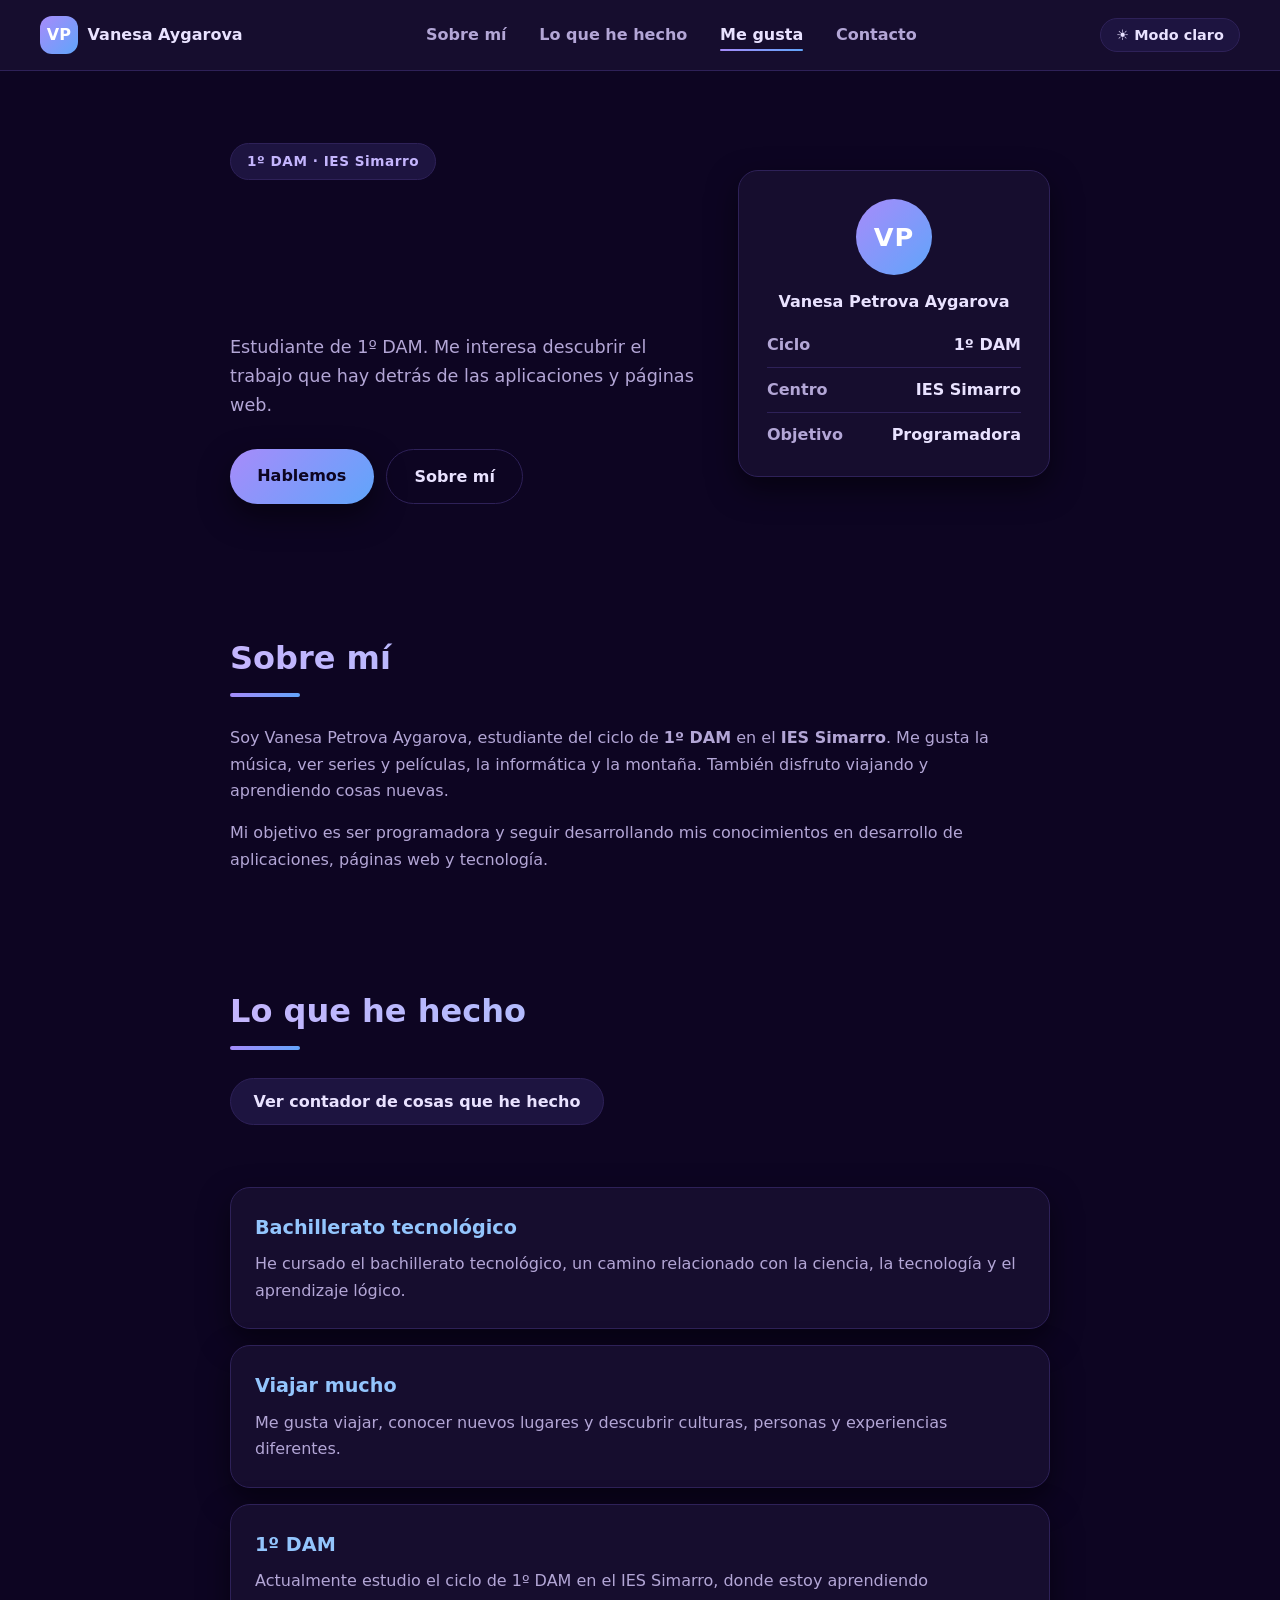
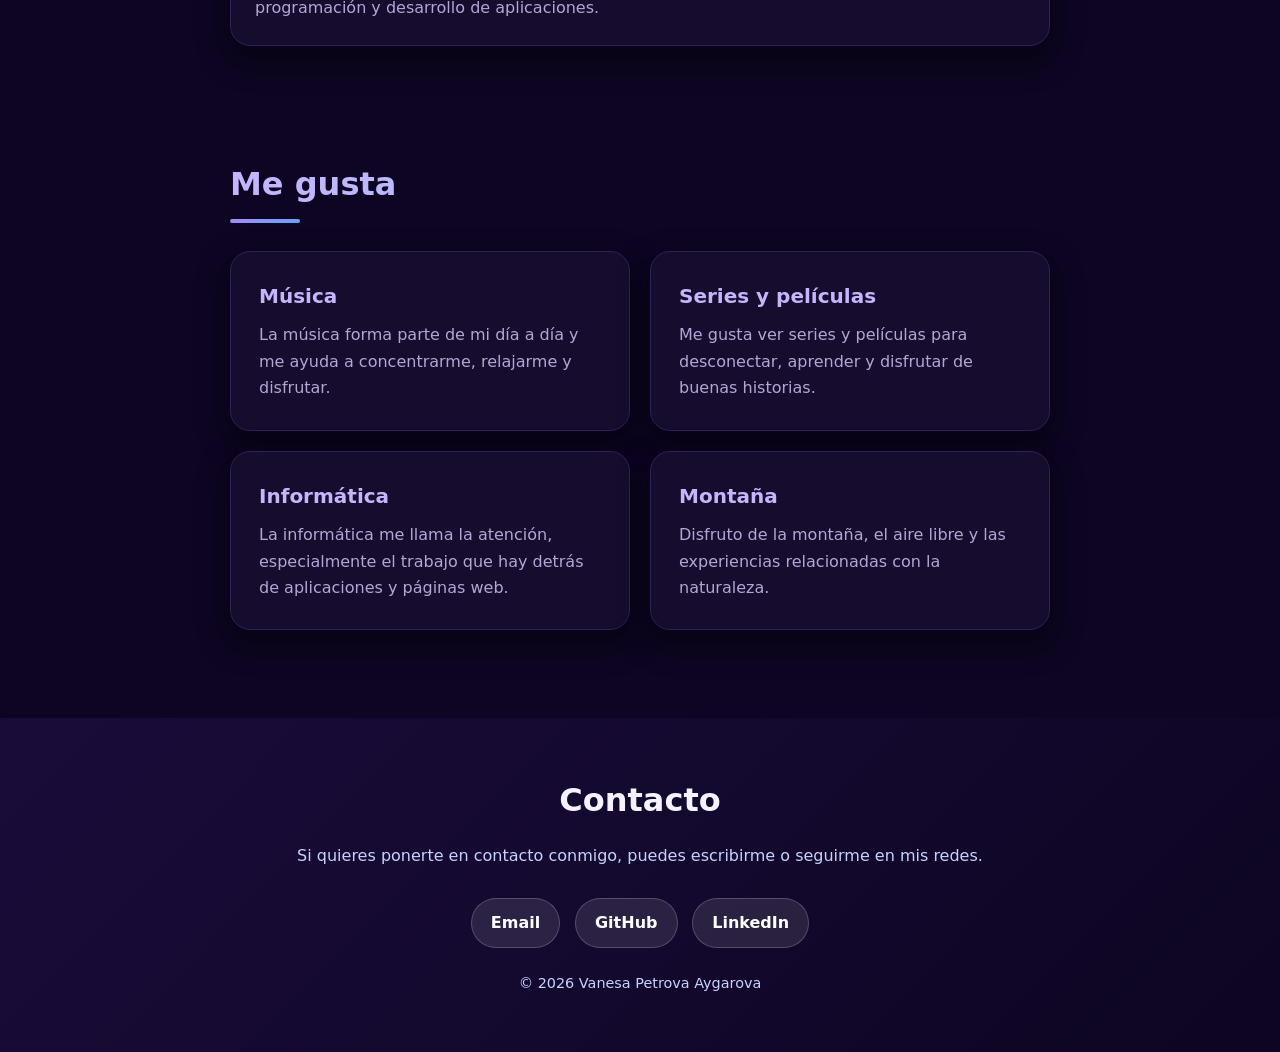
==== index.html @ 6c86f66a "cambio de cabecera" ====
<!-- index.html -->
<!DOCTYPE html>
<html lang="es" data-tema="oscuro">
<head>
  <meta charset="UTF-8" />
  <meta name="viewport" content="width=device-width, initial-scale=1.0" />
  <meta name="description" content="Web personal de Vanesa Petrova Aygarova, estudiante de 1º DAM." />
  <title>Vanesa Petrova Aygarova | Web personal</title>

  <!-- Aplica el tema guardado ANTES de cargar el CSS (evita parpadeo).
       Por defecto: modo oscuro. -->
  <script>
    (function () {
      var tema = localStorage.getItem("tema");
      if (tema !== "oscuro" && tema !== "claro") {
        tema = "oscuro";
      }
      document.documentElement.setAttribute("data-tema", tema);
    })();
  </script>

  <link rel="stylesheet" href="styles.css" />
  <script src="script.js" defer></script>
</head>
<body>

  <!-- Ráfaga de luz que sigue al cursor (canvas, fondo sólido detrás) -->
  <canvas id="estela" class="estela" aria-hidden="true"></canvas>

  <!-- =====================================================
       CABECERA: barra de navegación fija + hero reestructurado
       ===================================================== -->
  <header class="cabecera">

    <!-- Barra superior fija (marca + menú + botón de tema) -->
    <div class="barra">
      <!-- Marca / identidad -->
      <a class="marca" href="#inicio" aria-label="Inicio">
        <span class="marca-logo">VP</span>
        <span class="marca-texto">Vanesa Aygarova</span>
      </a>

      <!-- Menú de navegación -->
      <nav class="nav" aria-label="Navegación principal">
        <a href="#sobre-mi">Sobre mí</a>
        <a href="#hecho">Lo que he hecho</a>
        <a href="#gustos">Me gusta</a>
        <a href="#contacto">Contacto</a>
      </nav>

      <!-- Botón de modo oscuro/claro -->
      <button
        type="button"
        class="modo-oscuro-boton"
        id="modo-oscuro"
        aria-pressed="true"
      >
        ☀️ Modo claro
      </button>
    </div>

    <!-- Hero: texto a la izquierda + ficha-resumen a la derecha -->
    <div class="hero">
      <div class="hero-texto">
        <span class="etiqueta">1º DAM · IES Simarro</span>
        <h1 id="titulo">Vanesa Petrova Aygarova</h1>
        <p class="frase">
          Estudiante de 1º DAM. Me interesa descubrir el trabajo que hay detrás
          de las aplicaciones y páginas web.
        </p>
        <div class="hero-acciones">
          <a class="boton" href="#contacto">Hablemos</a>
          <a class="boton boton-secundario" href="#sobre-mi">Sobre mí</a>
        </div>
      </div>

      <!-- Ficha-resumen (claridad visual de un vistazo) -->
      <aside class="hero-ficha" aria-label="Resumen">
        <div class="ficha-avatar">VP</div>
        <p class="ficha-nombre">Vanesa Petrova Aygarova</p>
        <dl class="ficha-datos">
          <div><dt>Ciclo</dt><dd>1º DAM</dd></div>
          <div><dt>Centro</dt><dd>IES Simarro</dd></div>
          <div><dt>Objetivo</dt><dd>Programadora</dd></div>
        </dl>
      </aside>
    </div>
  </header>

  <!-- Contenido principal -->
  <main>
    <!-- Sección Sobre mí -->
    <section class="seccion" id="sobre-mi">
      <h2>Sobre mí</h2>
      <p>
        Soy Vanesa Petrova Aygarova, estudiante del ciclo de <strong>1º DAM</strong> en el <strong>IES Simarro</strong>.
        Me gusta la música, ver series y películas, la informática y la montaña. También disfruto viajando y aprendiendo cosas nuevas.
      </p>
      <p>
        Mi objetivo es ser programadora y seguir desarrollando mis conocimientos en desarrollo de aplicaciones,
        páginas web y tecnología.
      </p>
    </section>

    <!-- Sección Lo que he hecho -->
    <section class="seccion" id="hecho">
      <h2>Lo que he hecho</h2>

      <!-- Contador de cosas que he hecho -->
      <button
        type="button"
        class="boton-contador"
        id="boton-contador"
        aria-expanded="false"
        aria-controls="panel-contador"
      >
        Ver contador de cosas que he hecho
      </button>

      <!-- Panel que se despliega al hacer clic -->
      <div
        class="panel-contador oculto-panel"
        id="panel-contador"
        role="region"
        aria-live="polite"
      >
        <p class="contador-texto">
          He hecho
          <span class="contador-numero" id="contador-numero">0</span>
          cosas destacadas en esta web.
        </p>
        <p class="contador-detalle">
          Contando las tarjetas de la sección “Lo que he hecho”.
        </p>
      </div>

      <ul class="lista">
        <li>
          <article>
            <h3>Bachillerato tecnológico</h3>
            <p>
              He cursado el bachillerato tecnológico, un camino relacionado con la ciencia,
              la tecnología y el aprendizaje lógico.
            </p>
          </article>
        </li>
        <li>
          <article>
            <h3>Viajar mucho</h3>
            <p>
              Me gusta viajar, conocer nuevos lugares y descubrir culturas, personas y experiencias diferentes.
            </p>
          </article>
        </li>
        <li>
          <article>
            <h3>1º DAM</h3>
            <p>
              Actualmente estudio el ciclo de 1º DAM en el IES Simarro, donde estoy aprendiendo
              programación y desarrollo de aplicaciones.
            </p>
          </article>
        </li>
      </ul>
    </section>

    <!-- Sección Me gusta -->
    <section class="seccion" id="gustos">
      <h2>Me gusta</h2>
      <div class="gustos">
        <article class="tarjeta">
          <h3>Música</h3>
          <p>La música forma parte de mi día a día y me ayuda a concentrarme, relajarme y disfrutar.</p>
        </article>
        <article class="tarjeta">
          <h3>Series y películas</h3>
          <p>Me gusta ver series y películas para desconectar, aprender y disfrutar de buenas historias.</p>
        </article>
        <article class="tarjeta">
          <h3>Informática</h3>
          <p>La informática me llama la atención, especialmente el trabajo que hay detrás de aplicaciones y páginas web.</p>
        </article>
        <article class="tarjeta">
          <h3>Montaña</h3>
          <p>Disfruto de la montaña, el aire libre y las experiencias relacionadas con la naturaleza.</p>
        </article>
      </div>
    </section>
  </main>

  <!-- Pie de página -->
  <footer class="pie" id="contacto">
    <h2>Contacto</h2>
    <p>Si quieres ponerte en contacto conmigo, puedes escribirme o seguirme en mis redes.</p>

    <ul class="contacto">
      <li><a href="mailto:tuemail@ejemplo.com">Email</a></li>
      <li><a href="https://github.com/tuusuario" target="_blank" rel="noopener noreferrer">GitHub</a></li>
      <li><a href="https://www.linkedin.com/in/tuusuario" target="_blank" rel="noopener noreferrer">LinkedIn</a></li>
    </ul>

    <p class="anio">© <span id="anio"></span> Vanesa Petrova Aygarova</p>
  </footer>

  <!-- Botón flotante para volver arriba -->
  <button type="button" class="subir" id="subir" aria-label="Volver arriba">↑</button>

</body>
</html>
---- styles.css ----
/* =========================================================
   styles.css
   Web personal de Vanesa Petrova Aygarova
   Colores: morado, azul y blanco
   Estilo: minimalista, fondo SÓLIDO, ráfaga en el cursor
   ========================================================= */


/* =========================================================
   1. VARIABLES (MODO OSCURO = POR DEFECTO · MORADO MUY OSCURO)
   ========================================================= */

:root {
  --morado: #a78bfa;
  --morado-oscuro: #c4b5fd;
  --azul: #60a5fa;
  --azul-oscuro: #93c5fd;
  --blanco: #ffffff;

  --fondo: #0d0522;          /* fondo SÓLIDO */
  --superficie: #160d2e;
  --superficie-2: #1d1440;
  --borde: #2e2158;

  --texto: #e9e2ff;
  --texto-suave: #b3a6d6;

  --grad-marca: linear-gradient(135deg, #a78bfa, #60a5fa);
  --grad-titulo: linear-gradient(90deg, #c4b5fd, #93c5fd);
  --grad-hero: linear-gradient(90deg, #ffffff, #c4b5fd 45%, #93c5fd);
  --grad-animado: linear-gradient(90deg, #a78bfa, #60a5fa, #c4b5fd, #a78bfa);

  --sombra-suave: 0 12px 30px rgba(0, 0, 0, 0.5);
  --sombra-media: 0 18px 45px rgba(0, 0, 0, 0.6);
  --radio-suave: 20px;
  --radio-boton: 999px;

  --ancho-max: 900px;
}

html[data-tema="claro"] {
  --morado: #8b5cf6;
  --morado-oscuro: #5b21b6;
  --azul: #3b82f6;
  --azul-oscuro: #1e40af;

  --fondo: #f5f2ff;
  --superficie: #ffffff;
  --superficie-2: #efe9ff;
  --borde: #ddd3f5;

  --texto: #241a3d;
  --texto-suave: #5b5078;

  --grad-marca: linear-gradient(135deg, #8b5cf6, #3b82f6);
  --grad-titulo: linear-gradient(90deg, #5b21b6, #1e40af);
  --grad-animado: linear-gradient(90deg, #8b5cf6, #3b82f6, #8b5cf6, #3b82f6);

  --sombra-suave: 0 10px 25px rgba(91, 33, 182, 0.10);
  --sombra-media: 0 14px 35px rgba(59, 130, 246, 0.14);
}


/* =========================================================
   2. RESET BÁSICO
   ========================================================= */

*,
*::before,
*::after { box-sizing: border-box; }

html { scroll-behavior: smooth; }

body {
  margin: 0;
  font-family: system-ui, -apple-system, "Segoe UI", Roboto, Arial, sans-serif;
  color: var(--texto);
  background: var(--fondo); /* FONDO SÓLIDO */
  line-height: 1.65;
}

img { max-width: 100%; display: block; }
ul { list-style: none; margin: 0; padding: 0; }

/* Compensa la barra fija al saltar a una sección */
section[id], footer[id] { scroll-margin-top: 90px; }


/* =========================================================
   3. ENLACES Y ENFOQUE (accesibilidad)
   ========================================================= */

a { color: var(--azul-oscuro); text-decoration: none; transition: color 0.25s ease; }
a:hover { color: var(--morado-oscuro); }

a:focus-visible, button:focus-visible {
  outline: 3px solid var(--morado);
  outline-offset: 3px;
  border-radius: 8px;
}


/* =========================================================
   4. RÁFAGA DE LUZ DEL CURSOR (canvas a pantalla completa)
   ========================================================= */

.estela {
  position: fixed;
  inset: 0;
  width: 100%;
  height: 100%;
  pointer-events: none; /* no bloquea clics ni hovers */
  z-index: 9999;        /* encima de todo: la luz sigue al cursor */
}


/* =========================================================
   5. KEYFRAMES
   ========================================================= */

@keyframes aparecer {
  from { opacity: 0; transform: translateY(24px); }
  to   { opacity: 1; transform: translateY(0); }
}
@keyframes brillo { to { background-position: 200% center; } }
@keyframes palabra {
  from { opacity: 0; transform: translateY(40px) rotate(2deg); }
  to   { opacity: 1; transform: translateY(0) rotate(0); }
}
@keyframes subrayar { from { transform: scaleX(0); } to { transform: scaleX(1); } }
@keyframes pop {
  0% { opacity: 0; transform: scale(0.96) translateY(-6px); }
  100% { opacity: 1; transform: scale(1) translateY(0); }
}


/* =========================================================
   6. CABECERA (barra + hero)
   ========================================================= */

/* --- Barra superior fija --- */
.barra {
  position: sticky;
  top: 0;
  z-index: 100;
  display: flex;
  align-items: center;
  justify-content: space-between;
  gap: 1rem;
  padding: 0.85rem clamp(1rem, 4vw, 2.5rem);
  background: var(--superficie);
  border-bottom: 1px solid var(--borde);
}

/* Marca: iniciales en badge + nombre */
.marca {
  display: inline-flex;
  align-items: center;
  gap: 0.6rem;
  font-weight: 800;
  color: var(--texto);
}
.marca-logo {
  display: grid;
  place-items: center;
  width: 38px;
  height: 38px;
  border-radius: 12px;
  background: var(--grad-marca);
  color: #fff;
  font-weight: 800;
  letter-spacing: 0.02em;
}
.marca-texto { font-size: 1rem; }

/* Menú */
.nav { display: flex; flex-wrap: wrap; gap: 0.35rem; }
.nav a {
  position: relative;
  padding: 0.5rem 0.85rem;
  border-radius: var(--radio-boton);
  color: var(--texto-suave);
  font-weight: 600;
  transition: color 0.25s ease, background-color 0.25s ease;
}
.nav a:hover { color: var(--texto); background: var(--superficie-2); }
.nav a::after {
  content: "";
  position: absolute;
  left: 0.85rem;
  right: 0.85rem;
  bottom: 0.3rem;
  height: 2px;
  border-radius: 2px;
  background: var(--grad-marca);
  transform: scaleX(0);
  transition: transform 0.3s ease;
}
.nav a.activo { color: var(--texto); }
.nav a.activo::after { transform: scaleX(1); }

/* Botón de modo oscuro/claro */
.modo-oscuro-boton {
  padding: 0.5rem 0.95rem;
  border-radius: var(--radio-boton);
  background: var(--superficie-2);
  color: var(--texto);
  border: 1px solid var(--borde);
  font-family: inherit;
  font-size: 0.9rem;
  font-weight: 600;
  cursor: pointer;
  white-space: nowrap;
  transition: background-color 0.25s ease, border-color 0.25s ease;
}
.modo-oscuro-boton:hover { border-color: var(--morado); }

/* --- Hero reestructurado: 2 columnas, texto a la izquierda --- */
.hero {
  max-width: var(--ancho-max);
  margin: 0 auto;
  padding: clamp(2.5rem, 6vw, 4.5rem) clamp(1rem, 4vw, 2.5rem);
  display: grid;
  grid-template-columns: 1.5fr 1fr;
  align-items: center;
  gap: 2.5rem;
}

.hero-texto { max-width: 640px; }

.etiqueta {
  display: inline-block;
  margin-bottom: 1rem;
  padding: 0.4rem 1rem;
  border-radius: var(--radio-boton);
  font-size: 0.85rem;
  font-weight: 600;
  letter-spacing: 0.04em;
  color: var(--morado-oscuro);
  background: var(--superficie-2);
  border: 1px solid var(--borde);
}

.hero h1 {
  margin: 0;
  font-size: clamp(2.1rem, 5vw, 3.4rem);
  line-height: 1.1;
  font-weight: 800;
  letter-spacing: -0.03em;
  color: var(--texto);
}
@supports ((-webkit-background-clip: text) or (background-clip: text)) {
  .hero h1 {
    background: var(--grad-animado);
    background-size: 200% auto;
    -webkit-background-clip: text;
    background-clip: text;
    color: transparent;
    animation: brillo 6s linear infinite;
  }
}
.hero h1 .palabra {
  display: inline-block;
  opacity: 0;
  animation: palabra 0.6s cubic-bezier(0.22, 1, 0.36, 1) forwards;
}

.frase {
  margin: 1.1rem 0 0;
  font-size: 1.1rem;
  color: var(--texto-suave);
}

.hero-acciones { display: flex; flex-wrap: wrap; gap: 0.8rem; margin-top: 1.8rem; }

.boton {
  display: inline-block;
  padding: 0.85rem 1.7rem;
  border-radius: var(--radio-boton);
  background: var(--grad-marca);
  color: #0d0522;
  font-weight: 700;
  box-shadow: var(--sombra-suave);
  transition: transform 0.25s ease, filter 0.25s ease;
}
.boton:hover { transform: translateY(-3px); filter: brightness(1.08); color: #0d0522; }

.boton-secundario {
  background: transparent;
  color: var(--texto);
  border: 1px solid var(--borde);
  box-shadow: none;
}
.boton-secundario:hover { border-color: var(--morado); color: var(--texto); }

/* Entrada escalonada */
.hero-texto > * { animation: aparecer 0.8s cubic-bezier(0.22, 1, 0.36, 1) both; }
.etiqueta      { animation-delay: 0.05s; }
.hero h1       { animation-delay: 0.15s; }
.frase         { animation-delay: 0.35s; }
.hero-acciones { animation-delay: 0.5s; }
.hero-ficha    { animation: aparecer 0.8s cubic-bezier(0.22, 1, 0.36, 1) 0.45s both; }

/* Ficha-resumen a la derecha */
.hero-ficha {
  background: var(--superficie);
  border: 1px solid var(--borde);
  border-radius: var(--radio-suave);
  padding: 1.75rem;
  box-shadow: var(--sombra-suave);
  text-align: center;
}
.ficha-avatar {
  width: 76px;
  height: 76px;
  margin: 0 auto 0.9rem;
  display: grid;
  place-items: center;
  border-radius: 50%;
  background: var(--grad-marca);
  color: #fff;
  font-size: 1.6rem;
  font-weight: 800;
  letter-spacing: 0.04em;
}
.ficha-nombre {
  margin: 0 0 1rem;
  font-weight: 700;
  color: var(--texto);
}
.ficha-datos {
  margin: 0;
  display: grid;
  gap: 0.55rem;
  text-align: left;
}
.ficha-datos > div {
  display: flex;
  justify-content: space-between;
  gap: 1rem;
  padding-bottom: 0.55rem;
  border-bottom: 1px solid var(--borde);
}
.ficha-datos > div:last-child { border-bottom: none; padding-bottom: 0; }
.ficha-datos dt { color: var(--texto-suave); font-weight: 600; }
.ficha-datos dd { margin: 0; color: var(--texto); font-weight: 700; }


/* =========================================================
   7. SECCIONES Y TÍTULOS
   ========================================================= */

.seccion { max-width: var(--ancho-max); margin: 0 auto; padding: 3.5rem clamp(1rem, 4vw, 2.5rem); }

.seccion h2 {
  position: relative;
  margin: 0 0 1.75rem;
  padding-bottom: 0.75rem;
  font-size: 2rem;
  font-weight: 750;
  color: var(--texto);
}
@supports ((-webkit-background-clip: text) or (background-clip: text)) {
  .seccion h2 {
    background: var(--grad-titulo);
    -webkit-background-clip: text;
    background-clip: text;
    color: transparent;
  }
}
.seccion h2::after {
  content: "";
  position: absolute;
  left: 0; bottom: 0;
  width: 70px; height: 4px;
  border-radius: 4px;
  background: var(--grad-marca);
  transform: scaleX(0);
  transform-origin: left;
}
.seccion.visible h2::after { animation: subrayar 0.6s ease 0.2s forwards; }

.seccion p { margin: 0 0 1rem; max-width: 800px; color: var(--texto-suave); }
.seccion p:last-child { margin-bottom: 0; }


/* =========================================================
   8. LISTA "LO QUE HE HECHO"
   ========================================================= */

.lista { display: grid; gap: 1rem; }
.lista article {
  background: var(--superficie);
  border: 1px solid var(--borde);
  border-radius: var(--radio-suave);
  padding: 1.5rem;
  box-shadow: var(--sombra-suave);
  transition: transform 0.25s ease, border-color 0.25s ease, box-shadow 0.25s ease;
}
.lista article:hover { transform: translateY(-4px); border-color: var(--morado); box-shadow: var(--sombra-media); }
.lista h3 { margin: 0 0 0.5rem; color: var(--azul-oscuro); font-size: 1.2rem; }
.lista p { margin: 0; color: var(--texto-suave); }


/* =========================================================
   9. CUADRÍCULA "ME GUSTA" (2 columnas)
   ========================================================= */

.gustos { display: grid; grid-template-columns: repeat(2, 1fr); gap: 1.25rem; }
.tarjeta {
  background: var(--superficie);
  border: 1px solid var(--borde);
  border-radius: var(--radio-suave);
  padding: 1.75rem;
  box-shadow: var(--sombra-suave);
  transition: transform 0.25s ease, border-color 0.25s ease, box-shadow 0.25s ease;
}
.tarjeta:hover { transform: translateY(-4px); border-color: var(--azul); box-shadow: var(--sombra-media); }
.tarjeta h3 { margin: 0 0 0.6rem; color: var(--morado-oscuro); font-size: 1.25rem; }
.tarjeta p { margin: 0; color: var(--texto-suave); }

/* Revelado escalonado */
.seccion.visible .tarjeta,
.seccion.visible .lista article { animation: aparecer 0.6s cubic-bezier(0.22, 1, 0.36, 1) both; }
.seccion.visible .gustos .tarjeta:nth-child(1) { animation-delay: 0.10s; }
.seccion.visible .gustos .tarjeta:nth-child(2) { animation-delay: 0.20s; }
.seccion.visible .gustos .tarjeta:nth-child(3) { animation-delay: 0.30s; }
.seccion.visible .gustos .tarjeta:nth-child(4) { animation-delay: 0.40s; }
.seccion.visible .lista article:nth-child(1)   { animation-delay: 0.10s; }
.seccion.visible .lista article:nth-child(2)   { animation-delay: 0.20s; }
.seccion.visible .lista article:nth-child(3)   { animation-delay: 0.30s; }


/* =========================================================
   10. CONTADOR DESPLEGABLE
   ========================================================= */

.boton-contador {
  display: inline-block;
  margin: 0 0 1.75rem;
  padding: 0.8rem 1.4rem;
  border: 1px solid var(--borde);
  border-radius: var(--radio-boton);
  background: var(--superficie-2);
  color: var(--texto);
  font-family: inherit;
  font-size: 1rem;
  font-weight: 700;
  cursor: pointer;
  transition: background-color 0.25s ease, transform 0.25s ease, border-color 0.25s ease;
}
.boton-contador:hover { background: var(--superficie); border-color: var(--morado); transform: translateY(-2px); }

.panel-contador {
  max-width: 720px;
  margin: 0 0 2rem;
  padding: 1.5rem;
  border: 1px solid var(--borde);
  border-radius: var(--radio-suave);
  background: var(--superficie);
  box-shadow: var(--sombra-suave);
}
.contador-texto { margin: 0 0 0.5rem; font-size: 1.15rem; color: var(--texto); }
.contador-numero { display: inline-block; min-width: 2ch; font-size: 1.6rem; font-weight: 800; color: var(--morado-oscuro); }
.contador-detalle { margin: 0; font-size: 0.95rem; color: var(--texto-suave); }

.oculto-panel {
  opacity: 0; visibility: hidden; max-height: 0;
  padding-top: 0; padding-bottom: 0; border-color: transparent;
  box-shadow: none; overflow: hidden;
  transition: opacity 0.3s ease, max-height 0.3s ease, padding 0.3s ease, visibility 0s linear 0.3s;
}
.visible-panel {
  opacity: 1; visibility: visible; max-height: 260px;
  animation: pop 0.35s ease;
  transition: opacity 0.3s ease, max-height 0.3s ease, padding 0.3s ease, visibility 0s;
}


/* =========================================================
   11. PIE DE PÁGINA
   ========================================================= */

.pie {
  color: var(--blanco);
  text-align: center;
  padding: 3.5rem 1.5rem;
  margin-top: 2rem;
  background: linear-gradient(135deg, #1a0c3a, #0d0522);
}
.pie h2 { margin: 0 0 1rem; color: #f5f3ff; font-size: 2rem; }
.pie p { max-width: 700px; margin: 0 auto; color: #c7d2fe; }
.contacto { display: flex; flex-wrap: wrap; justify-content: center; gap: 0.9rem; margin: 1.75rem 0 1.5rem; }
.contacto a {
  display: inline-block; padding: 0.7rem 1.2rem; border-radius: var(--radio-boton);
  color: #fff; background: rgba(255, 255, 255, 0.10); border: 1px solid rgba(255, 255, 255, 0.20);
  font-weight: 600; transition: background-color 0.25s ease, transform 0.25s ease;
}
.contacto a:hover { background: rgba(255, 255, 255, 0.22); color: #fff; transform: translateY(-2px); }
.anio { margin-top: 1rem; font-size: 0.9rem; color: #a5b4fc; }


/* =========================================================
   12. BOTÓN "VOLVER ARRIBA"
   ========================================================= */

.subir {
  position: fixed; right: 1.25rem; bottom: 1.25rem;
  width: 48px; height: 48px; border: none; border-radius: 50%;
  background: var(--grad-marca); color: #0d0522;
  font-size: 1.3rem; font-weight: 800; cursor: pointer;
  box-shadow: 0 10px 25px rgba(139, 92, 246, 0.45);
  opacity: 0; visibility: hidden; transform: translateY(20px) scale(0.8);
  transition: opacity 0.3s ease, transform 0.3s ease, visibility 0.3s;
  z-index: 50;
}
.subir.visible { opacity: 1; visibility: visible; transform: translateY(0) scale(1); }
.subir:hover { transform: translateY(-4px) scale(1.08); }


/* =========================================================
   13. ANIMACIÓN DE APARICIÓN (usada por JS)
   ========================================================= */

.oculto { opacity: 0; transform: translateY(20px); transition: opacity 0.6s ease, transform 0.6s ease; }
.visible { opacity: 1; transform: translateY(0); }


/* =========================================================
   14. TRANSICIÓN SUAVE AL CAMBIAR DE TEMA
   ========================================================= */

body, .seccion, .lista article, .tarjeta, .panel-contador, .boton-contador, .barra, .hero-ficha {
  transition: background-color 0.3s ease, color 0.3s ease, border-color 0.3s ease, box-shadow 0.3s ease;
}


/* =========================================================
   15. RESPONSIVE
   ========================================================= */

@media (max-width: 860px) {
  .hero { grid-template-columns: 1fr; }
  .hero-ficha { max-width: 380px; }
}

@media (max-width: 640px) {
  .gustos { grid-template-columns: 1fr; }
  .nav { display: none; }            /* oculta menú en móvil (puedes añadir hamburguesa luego) */
  .marca-texto { display: none; }
  .seccion h2 { font-size: 1.6rem; }
  .tarjeta, .lista article { padding: 1.25rem; }
  .boton { width: 100%; text-align: center; }
  .hero-acciones { flex-direction: column; }
}


/* =========================================================
   16. ACCESIBILIDAD: RESPETAR "MENOS MOVIMIENTO"
   ========================================================= */

@media (prefers-reduced-motion: reduce) {
  *, *::before, *::after {
    animation-duration: 0.001ms !important;
    animation-iteration-count: 1 !important;
    transition-duration: 0.001ms !important;
    scroll-behavior: auto !important;
  }
  .oculto { opacity: 1; transform: none; }
  .hero h1 .palabra { opacity: 1; animation: none; }
  .seccion h2::after { transform: scaleX(1); }
  .estela { display: none; }
}
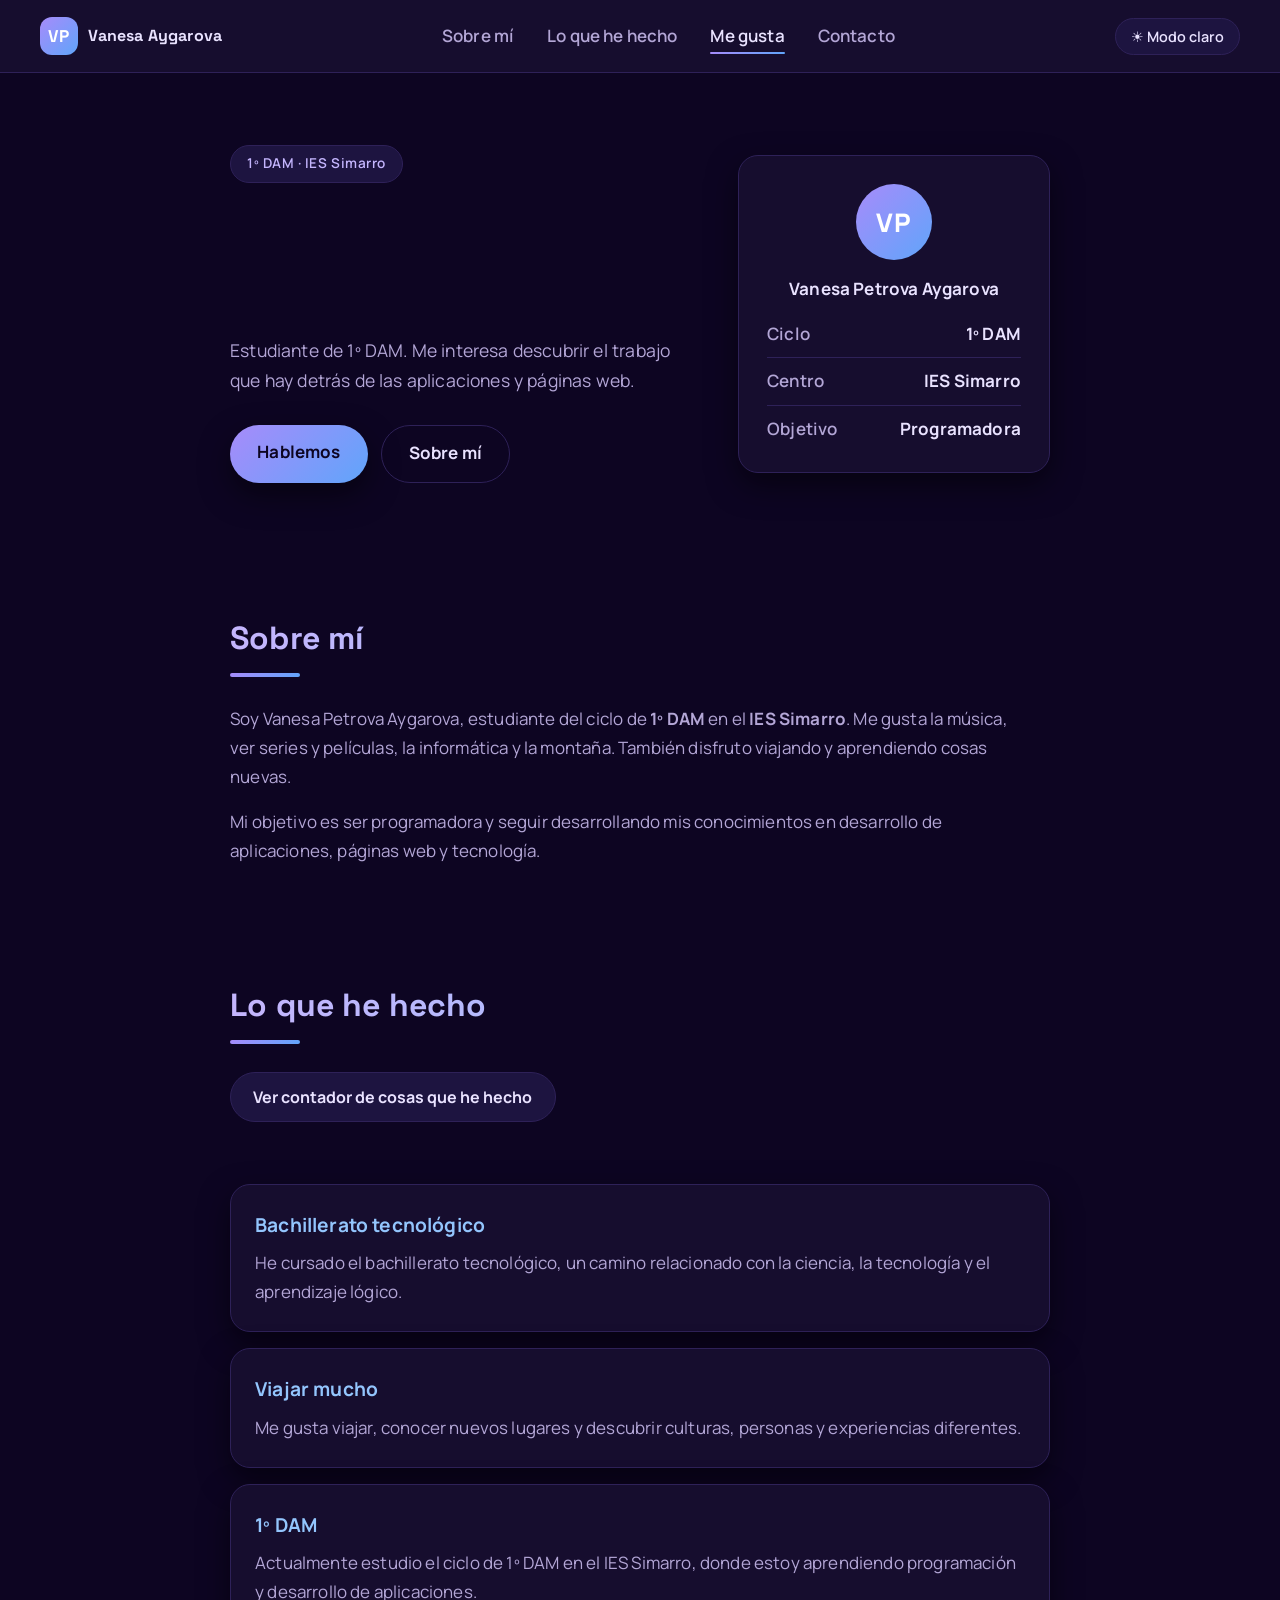
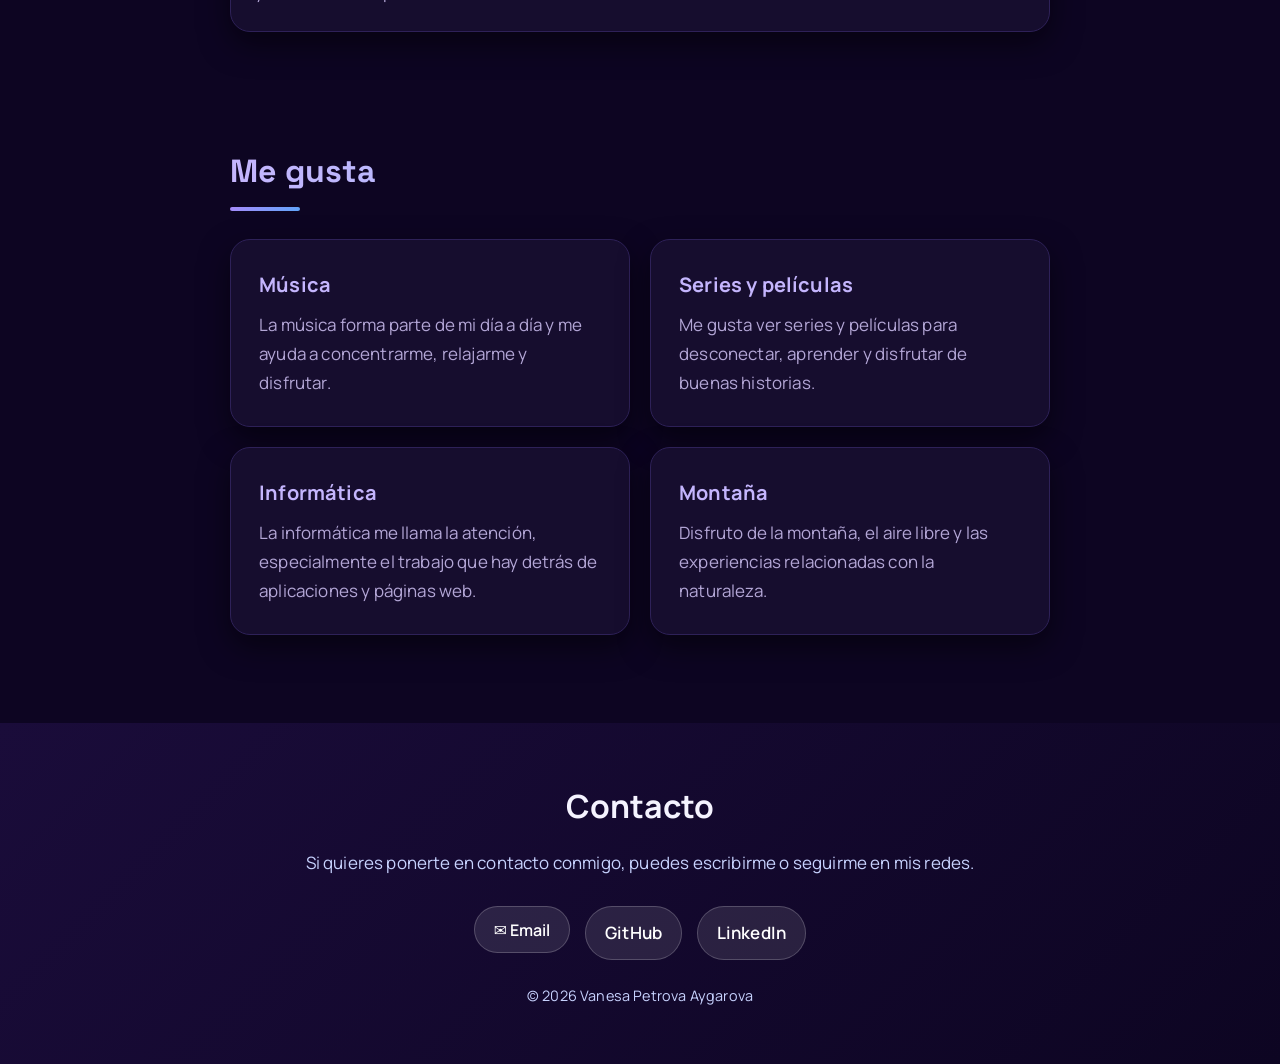
==== commit 5ec383f4: "cambio de letra en e cuerpo" ====
--- a/index.html
+++ b/index.html
@@ -18,7 +18,10 @@
       document.documentElement.setAttribute("data-tema", tema);
     })();
   </script>
-
+  <!-- Tipografías (Google Fonts, no es framework) -->
+  <link rel="preconnect" href="https://fonts.googleapis.com" />
+  <link rel="preconnect" href="https://fonts.gstatic.com" crossorigin />
+  <link href="https://fonts.googleapis.com/css2?family=Manrope:wght@400;500;600;700;800&family=Space+Grotesk:wght@500;600;700&display=swap" rel="stylesheet" />
   <link rel="stylesheet" href="styles.css" />
   <script src="script.js" defer></script>
 </head>
@@ -194,7 +197,7 @@
     <p>Si quieres ponerte en contacto conmigo, puedes escribirme o seguirme en mis redes.</p>
 
     <ul class="contacto">
-      <li><a href="mailto:tuemail@ejemplo.com">Email</a></li>
+      <li><button type="button" class="email-boton" id="email-boton">✉️ Email</button></li>
       <li><a href="https://github.com/tuusuario" target="_blank" rel="noopener noreferrer">GitHub</a></li>
       <li><a href="https://www.linkedin.com/in/tuusuario" target="_blank" rel="noopener noreferrer">LinkedIn</a></li>
     </ul>
@@ -205,5 +208,7 @@
   <!-- Botón flotante para volver arriba -->
   <button type="button" class="subir" id="subir" aria-label="Volver arriba">↑</button>
 
+  <!-- Aviso flotante: muestra el correo al pulsar Email -->
+  <div class="toast" id="toast" role="status" aria-live="polite"></div>
 </body>
 </html>
--- a/styles.css
+++ b/styles.css
@@ -11,6 +11,10 @@
    ========================================================= */
 
 :root {
+
+  --fuente-cuerpo: "Manrope", system-ui, -apple-system, "Segoe UI", Roboto, Arial, sans-serif;
+  --fuente-titulo: "Space Grotesk", "Manrope", system-ui, sans-serif;
+
   --morado: #a78bfa;
   --morado-oscuro: #c4b5fd;
   --azul: #60a5fa;
@@ -69,14 +73,39 @@
 *::before,
 *::after { box-sizing: border-box; }
 
-html { scroll-behavior: smooth; }
+html {
+  scroll-behavior: smooth;
+  scrollbar-color: var(--morado) var(--superficie); /* Firefox */
+  scrollbar-width: thin;
+}
 
 body {
   margin: 0;
-  font-family: system-ui, -apple-system, "Segoe UI", Roboto, Arial, sans-serif;
-  color: var(--texto);
-  background: var(--fondo); /* FONDO SÓLIDO */
-  line-height: 1.65;
+  font-family: var(--fuente-cuerpo);
+  font-size: 1.0625rem;          /* 17px: un pelín más grande y cómodo */
+  color: var(--texto);
+  background: var(--fondo);
+  line-height: 1.7;
+  letter-spacing: 0.01em;        /* respiro sutil entre letras */
+  -webkit-font-smoothing: antialiased;
+  -moz-osx-font-smoothing: grayscale;
+  text-rendering: optimizeLegibility;
+}
+
+::selection {
+  background: var(--morado);
+  color: var(--blanco);
+}
+
+::-webkit-scrollbar { width: 12px; }
+::-webkit-scrollbar-track { background: var(--superficie); }
+::-webkit-scrollbar-thumb {
+  background: var(--grad-marca);
+  border-radius: 999px;
+  border: 3px solid var(--superficie);
+}
+::-webkit-scrollbar-thumb:hover {
+  background: linear-gradient(var(--morado-oscuro), var(--azul-oscuro));
 }
 
 img { max-width: 100%; display: block; }
@@ -345,6 +374,7 @@
 .ficha-datos dt { color: var(--texto-suave); font-weight: 600; }
 .ficha-datos dd { margin: 0; color: var(--texto); font-weight: 700; }
 
+.hero h1, .seccion h2, .marca { font-family: var(--fuente-titulo); }
 
 /* =========================================================
    7. SECCIONES Y TÍTULOS
@@ -498,6 +528,61 @@
 }
 .contacto a:hover { background: rgba(255, 255, 255, 0.22); color: #fff; transform: translateY(-2px); }
 .anio { margin-top: 1rem; font-size: 0.9rem; color: #a5b4fc; }
+
+/* =========================================================
+   12· BOTÓN DE EMAIL (mismo estilo que los enlaces)
+   ========================================================= */
+
+.email-boton {
+  display: inline-block;
+  padding: 0.7rem 1.2rem;
+  border-radius: var(--radio-boton);
+  color: #fff;
+  background: rgba(255, 255, 255, 0.10);
+  border: 1px solid rgba(255, 255, 255, 0.20);
+  font-family: inherit;
+  font-size: 1rem;
+  font-weight: 600;
+  cursor: pointer;
+  transition: background-color 0.25s ease, transform 0.25s ease, border-color 0.25s ease;
+}
+.email-boton:hover {
+  background: rgba(255, 255, 255, 0.22);
+  border-color: var(--morado);
+  color: #fff;
+  transform: translateY(-2px);
+}
+
+/* =========================================================
+   13. TOAST (aviso flotante con el correo)
+   ========================================================= */
+
+.toast {
+  position: fixed;
+  left: 50%;
+  bottom: 2rem;
+  transform: translateX(-50%) translateY(20px);
+  max-width: min(92vw, 520px);
+  padding: 0.9rem 1.4rem;
+  border-radius: var(--radio-boton);
+  background: var(--superficie-2);
+  border: 1px solid var(--morado);
+  color: var(--texto);
+  font-weight: 600;
+  text-align: center;
+  box-shadow: var(--sombra-media);
+  opacity: 0;
+  visibility: hidden;
+  transition: opacity 0.35s ease, transform 0.35s ease, visibility 0.35s;
+  z-index: 10000;
+}
+
+/* Estado visible (lo añade el JS) */
+.toast.visible {
+  opacity: 1;
+  visibility: visible;
+  transform: translateX(-50%) translateY(0);
+}
 
 
 /* =========================================================
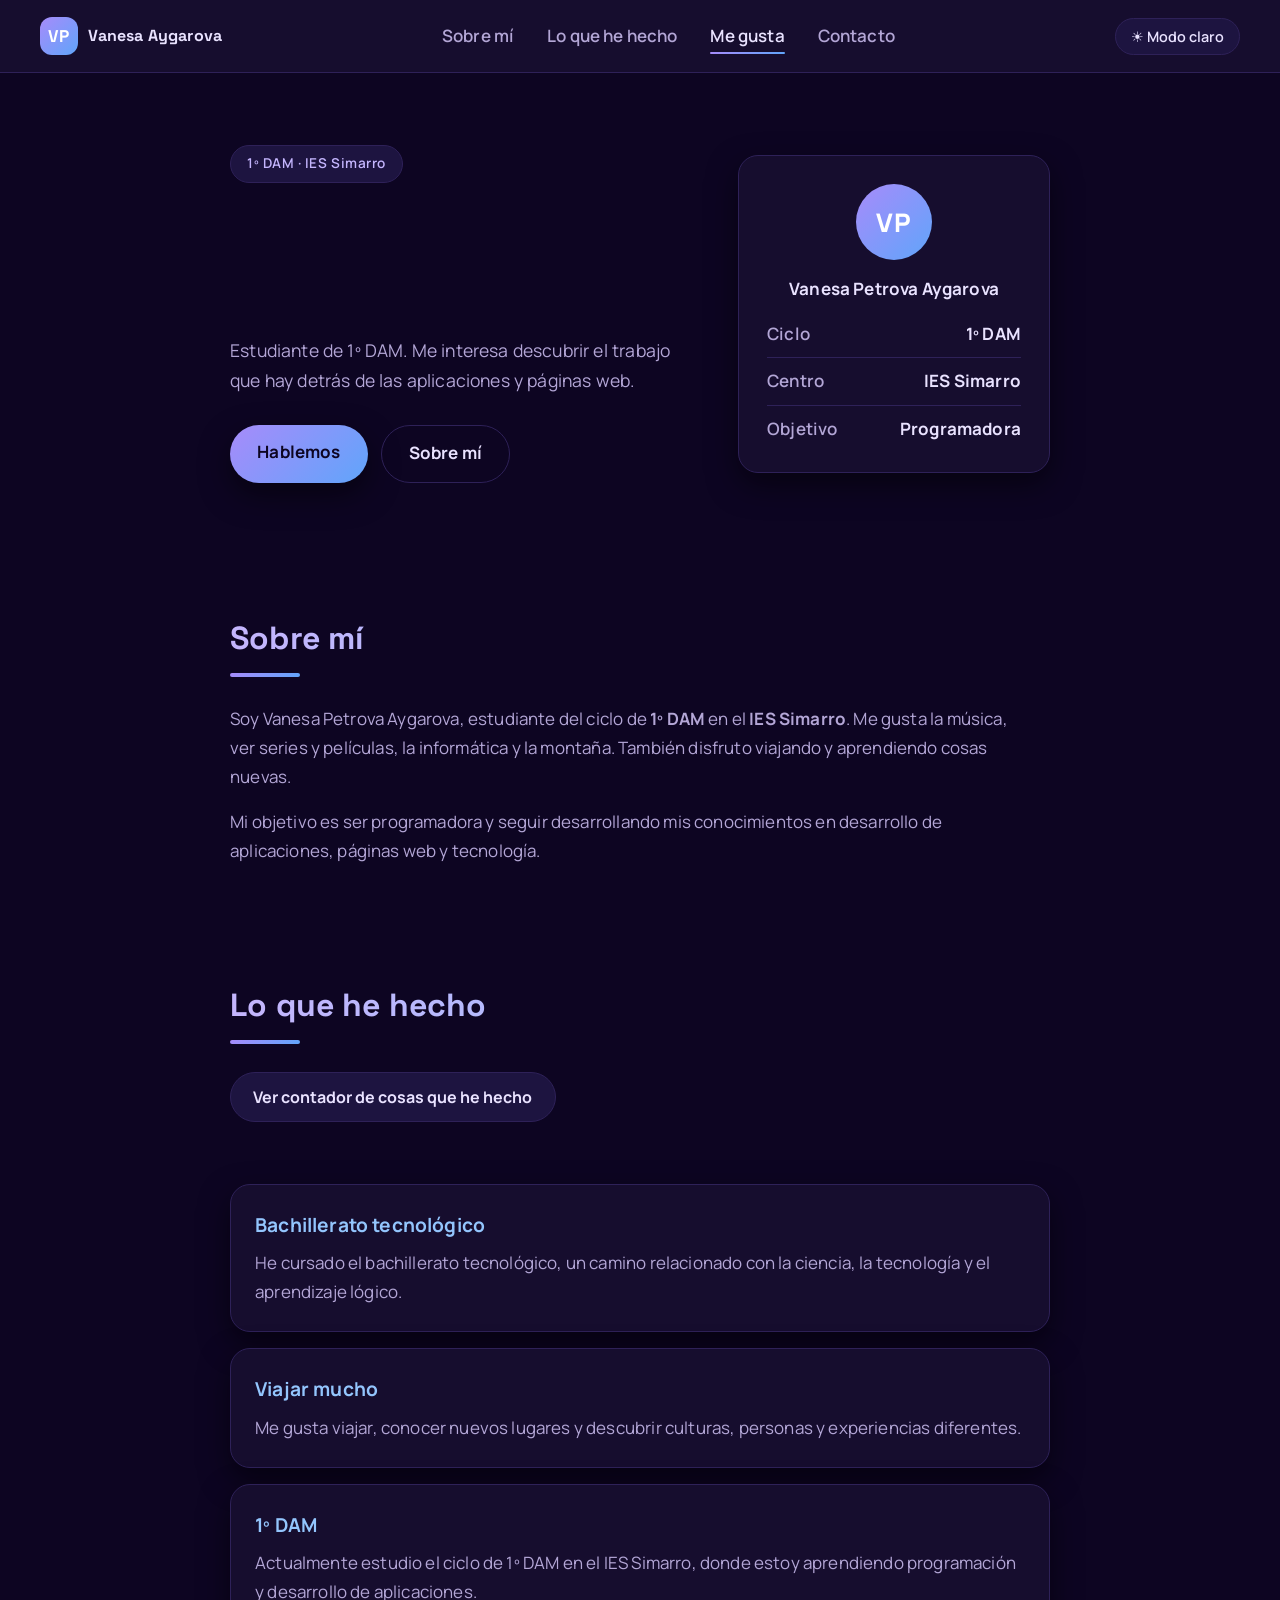
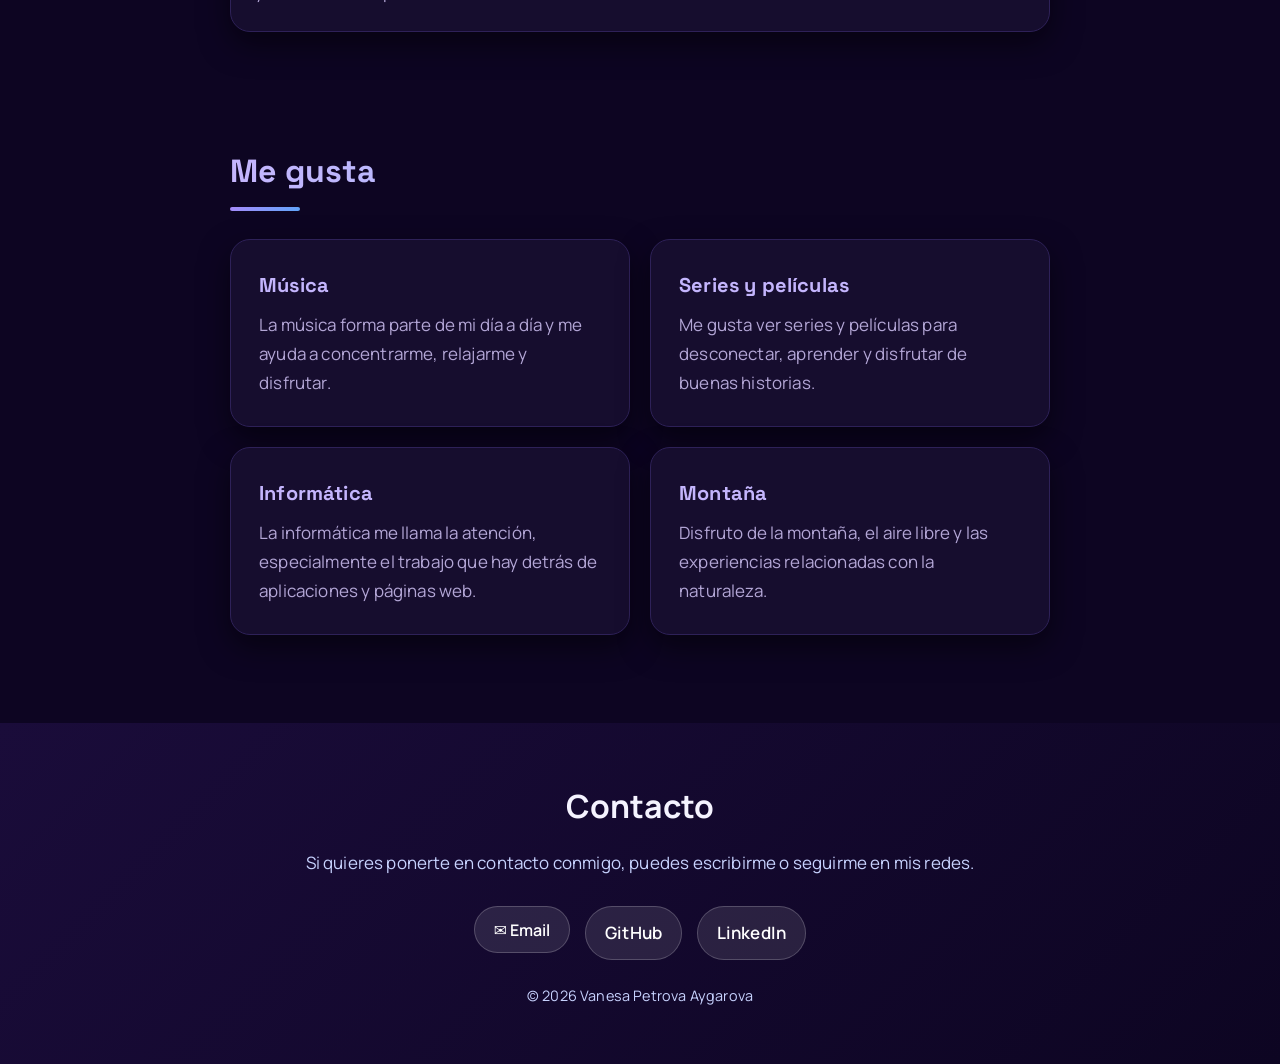
==== commit 751e8d85: "Actualizació dels quadres" ====
--- a/index.html
+++ b/index.html
@@ -171,19 +171,19 @@
     <section class="seccion" id="gustos">
       <h2>Me gusta</h2>
       <div class="gustos">
-        <article class="tarjeta">
+        <article class="tarjeta" data-emoji="🎵">   <!-- Música -->
           <h3>Música</h3>
           <p>La música forma parte de mi día a día y me ayuda a concentrarme, relajarme y disfrutar.</p>
         </article>
-        <article class="tarjeta">
+        <article class="tarjeta" data-emoji="🎬">   <!-- Series y películas -->
           <h3>Series y películas</h3>
           <p>Me gusta ver series y películas para desconectar, aprender y disfrutar de buenas historias.</p>
         </article>
-        <article class="tarjeta">
+        <article class="tarjeta" data-emoji="💻">   <!-- Informática -->
           <h3>Informática</h3>
           <p>La informática me llama la atención, especialmente el trabajo que hay detrás de aplicaciones y páginas web.</p>
         </article>
-        <article class="tarjeta">
+        <article class="tarjeta" data-emoji="⛰️">   <!-- Montaña -->
           <h3>Montaña</h3>
           <p>Disfruto de la montaña, el aire libre y las experiencias relacionadas con la naturaleza.</p>
         </article>
@@ -198,7 +198,7 @@
 
     <ul class="contacto">
       <li><button type="button" class="email-boton" id="email-boton">✉️ Email</button></li>
-      <li><a href="https://github.com/tuusuario" target="_blank" rel="noopener noreferrer">GitHub</a></li>
+      <li><a href="https://github.com/neesaa12" target="_blank" rel="noopener noreferrer">GitHub</a></li>
       <li><a href="https://www.linkedin.com/in/tuusuario" target="_blank" rel="noopener noreferrer">LinkedIn</a></li>
     </ul>
 
--- a/styles.css
+++ b/styles.css
@@ -437,16 +437,80 @@
    ========================================================= */
 
 .gustos { display: grid; grid-template-columns: repeat(2, 1fr); gap: 1.25rem; }
+
 .tarjeta {
+  position: relative;
+  overflow: hidden;
   background: var(--superficie);
   border: 1px solid var(--borde);
   border-radius: var(--radio-suave);
   padding: 1.75rem;
   box-shadow: var(--sombra-suave);
-  transition: transform 0.25s ease, border-color 0.25s ease, box-shadow 0.25s ease;
-}
-.tarjeta:hover { transform: translateY(-4px); border-color: var(--azul); box-shadow: var(--sombra-media); }
-.tarjeta h3 { margin: 0 0 0.6rem; color: var(--morado-oscuro); font-size: 1.25rem; }
+  transition:
+    transform 0.35s cubic-bezier(0.22, 1, 0.36, 1),
+    background 0.35s ease,
+    border-color 0.35s ease,
+    box-shadow 0.35s ease;
+}
+
+
+/* Más grande + cambio de color + sombra de marca */
+.tarjeta:hover {
+  transform: translateY(-10px) scale(1.1);
+  background: linear-gradient(135deg, rgba(139, 92, 246, 0.18), rgba(59, 130, 246, 0.14)), var(--superficie);
+  border-color: var(--morado);
+  box-shadow: 0 22px 50px rgba(139, 92, 246, 0.35);
+}
+
+/* Barrido de luz (shine) al pasar el ratón */
+.tarjeta::before {
+  content: "";
+  position: absolute;
+  top: 0;
+  left: -75%;
+  width: 50%;
+  height: 100%;
+  background: linear-gradient(120deg, transparent, rgba(255, 255, 255, 0.18), transparent);
+  transform: skewX(-20deg);
+  transition: left 0.6s ease;
+  pointer-events: none;
+}
+
+.tarjeta:hover::before { left: 125%; }
+
+/* Emoji decorativo (sale del atributo data-emoji) */
+.tarjeta::after {
+  content: attr(data-emoji);
+  position: absolute;
+  top: 0.9rem;
+  right: 1rem;
+  font-size: 1.6rem;
+  opacity: 0;
+  transform: scale(0.4) rotate(-25deg);
+  transition: opacity 0.35s ease, transform 0.35s cubic-bezier(0.34, 1.56, 0.64, 1);
+  pointer-events: none;
+}
+
+.tarjeta:hover::after {
+  opacity: 1;
+  transform: scale(1) rotate(0deg);
+}
+
+/* Título: otro formato al pasar el ratón (mayúsculas + espaciado) */
+.tarjeta h3 {
+  margin: 0 0 0.6rem;
+  color: var(--morado-oscuro);
+  font-size: 1.25rem;
+  font-family: var(--fuente-titulo);
+  transition: color 0.3s ease, letter-spacing 0.3s ease;
+}
+.tarjeta:hover h3 {
+  text-transform: uppercase;
+  letter-spacing: 0.09em;
+  font-weight: 700;
+  color: var(--azul-oscuro);
+}
+
 .tarjeta p { margin: 0; color: var(--texto-suave); }
 
 /* Revelado escalonado */
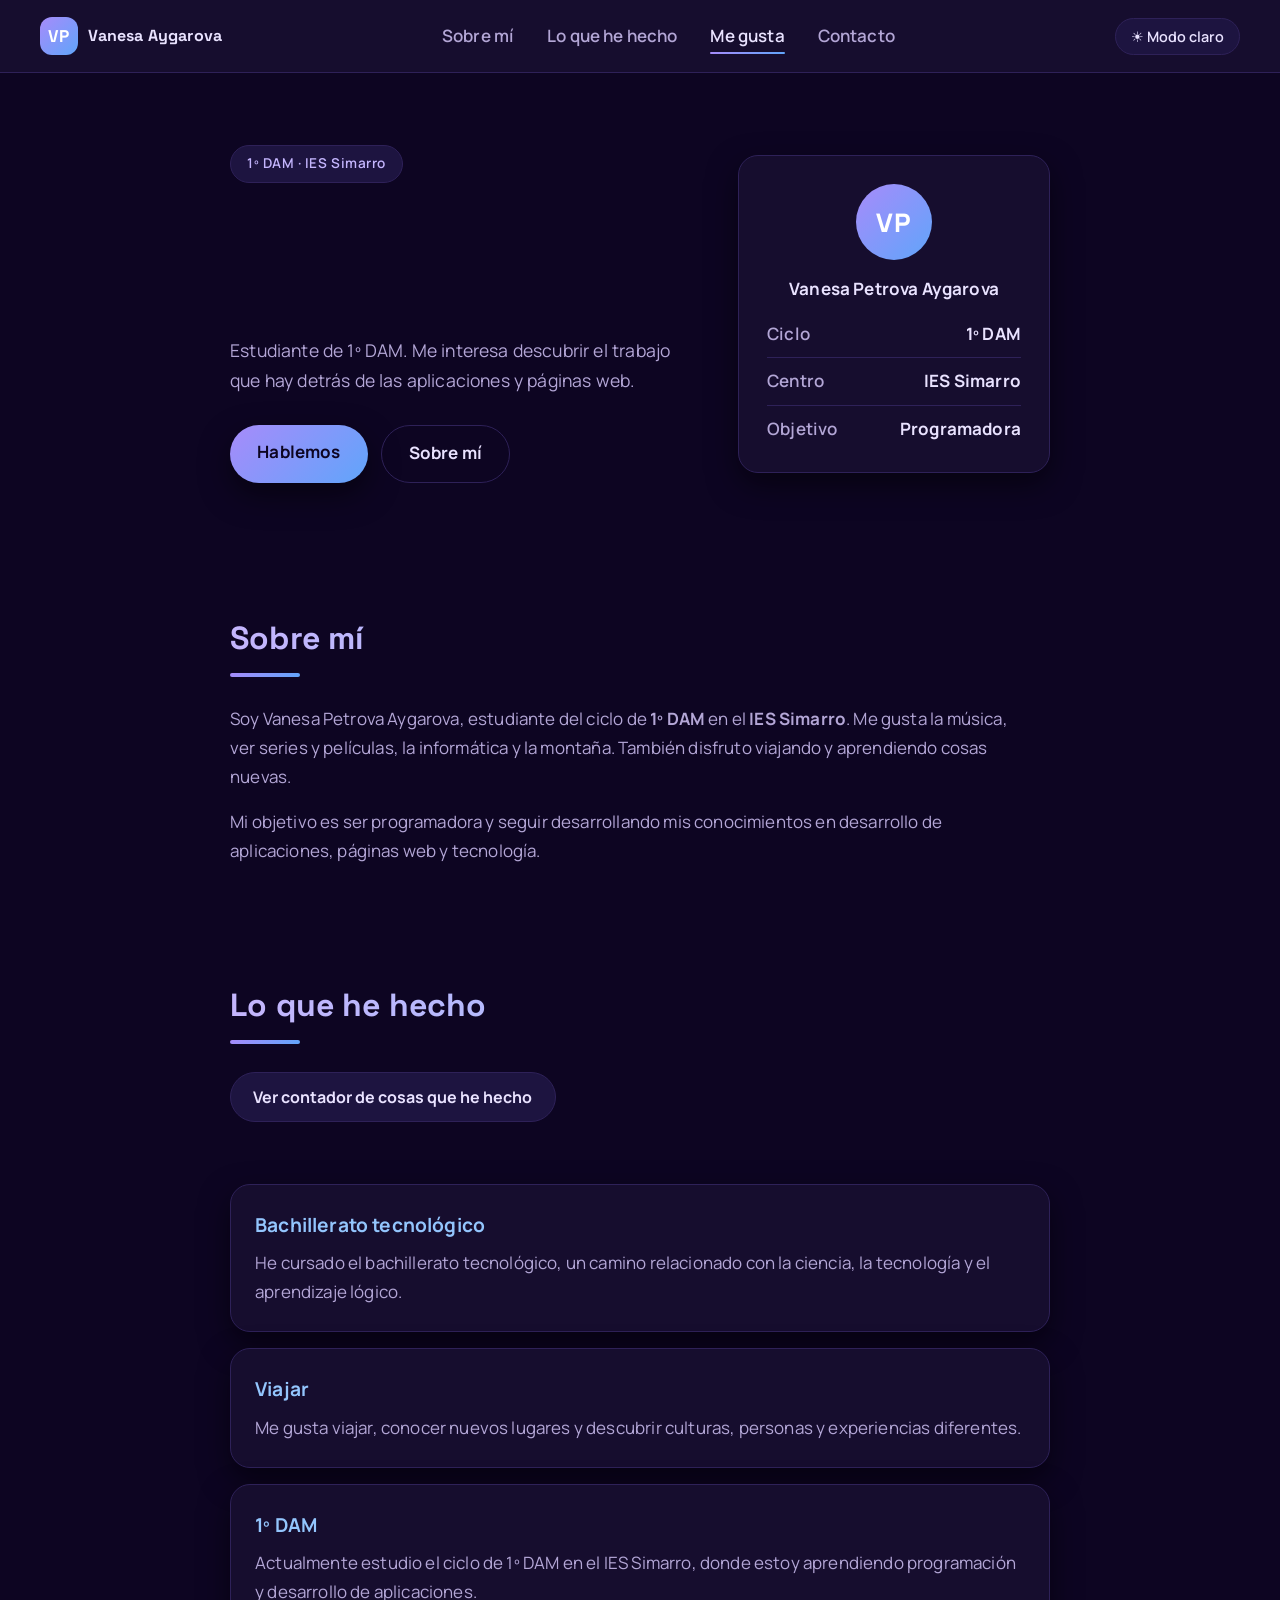
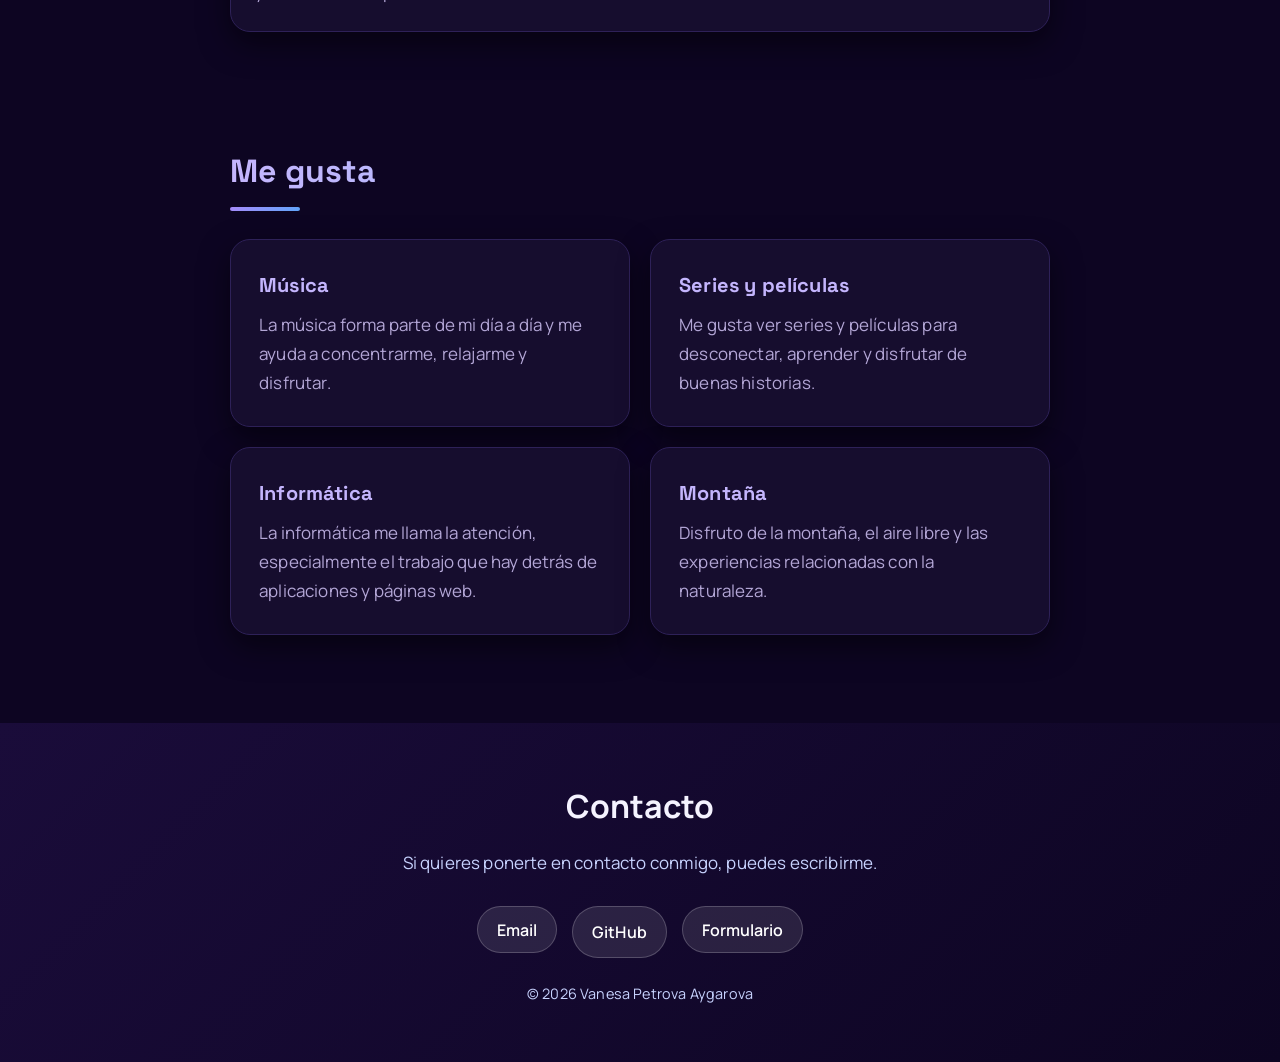
==== commit 8dbf21dc: "Formulario que deja comentarios en gitHub" ====
--- a/index.html
+++ b/index.html
@@ -149,7 +149,7 @@
         </li>
         <li>
           <article>
-            <h3>Viajar mucho</h3>
+            <h3>Viajar</h3>
             <p>
               Me gusta viajar, conocer nuevos lugares y descubrir culturas, personas y experiencias diferentes.
             </p>
@@ -194,12 +194,12 @@
   <!-- Pie de página -->
   <footer class="pie" id="contacto">
     <h2>Contacto</h2>
-    <p>Si quieres ponerte en contacto conmigo, puedes escribirme o seguirme en mis redes.</p>
+    <p>Si quieres ponerte en contacto conmigo, puedes escribirme.</p>
 
     <ul class="contacto">
-      <li><button type="button" class="email-boton" id="email-boton">✉️ Email</button></li>
+      <li><button type="button" class="email-boton" id="email-boton">Email</button></li>
       <li><a href="https://github.com/neesaa12" target="_blank" rel="noopener noreferrer">GitHub</a></li>
-      <li><a href="https://www.linkedin.com/in/tuusuario" target="_blank" rel="noopener noreferrer">LinkedIn</a></li>
+      <li><button type="button" class="form-boton" id="form-boton">Formulario</button></li>
     </ul>
 
     <p class="anio">© <span id="anio"></span> Vanesa Petrova Aygarova</p>
@@ -209,6 +209,41 @@
   <button type="button" class="subir" id="subir" aria-label="Volver arriba">↑</button>
 
   <!-- Aviso flotante: muestra el correo al pulsar Email -->
+   <!-- Formulario que abre un issue/PR etiquetado en GitHub -->
+<div class="modal-fondo" id="modal-fondo" hidden>
+  <div class="modal" role="dialog" aria-modal="true" aria-labelledby="modal-titulo">
+    <button type="button" class="modal-cerrar" id="modal-cerrar" aria-label="Cerrar formulario">×</button>
+    <h3 id="modal-titulo">Nuevo en GitHub</h3>
+    <p class="modal-texto">Rellena y se abrirá un issue o PR etiquetado en mi repositorio.</p>
+    <form id="form-github">
+      <div class="campo">
+        <span class="campo-etiqueta">Tipo</span>
+        <div class="pills">
+          <label class="activa"><input type="radio" name="tipo" value="issue" checked /> Issue</label>
+          <label><input type="radio" name="tipo" value="pr" /> Pull Request</label>
+        </div>
+      </div>
+      <div class="campo">
+        <label for="campo-titulo">Título *</label>
+        <input id="campo-titulo" name="titulo" type="text" required placeholder="Ej: Mejorar contraste del hero" />
+      </div>
+      <div class="campo">
+        <label for="campo-descripcion">Descripción</label>
+        <textarea id="campo-descripcion" name="descripcion" rows="4" placeholder="Detalla qué quieres cambiar..."></textarea>
+      </div>
+      <div class="campo">
+        <label for="campo-etiqueta">Etiqueta *</label>
+        <select id="campo-etiqueta" name="etiqueta" required>
+          <option value="bug">Bug</option>
+          <option value="mejora">Mejora</option>
+          <option value="diseño">Diseño</option>
+          <option value="contenido">Contenido</option>
+        </select>
+      </div>
+      <button type="submit" class="boton modal-enviar">Abrir en GitHub ↗</button>
+    </form>
+  </div>
+</div>
   <div class="toast" id="toast" role="status" aria-live="polite"></div>
 </body>
 </html>
--- a/styles.css
+++ b/styles.css
@@ -585,12 +585,33 @@
 .pie h2 { margin: 0 0 1rem; color: #f5f3ff; font-size: 2rem; }
 .pie p { max-width: 700px; margin: 0 auto; color: #c7d2fe; }
 .contacto { display: flex; flex-wrap: wrap; justify-content: center; gap: 0.9rem; margin: 1.75rem 0 1.5rem; }
-.contacto a {
-  display: inline-block; padding: 0.7rem 1.2rem; border-radius: var(--radio-boton);
-  color: #fff; background: rgba(255, 255, 255, 0.10); border: 1px solid rgba(255, 255, 255, 0.20);
-  font-weight: 600; transition: background-color 0.25s ease, transform 0.25s ease;
-}
-.contacto a:hover { background: rgba(255, 255, 255, 0.22); color: #fff; transform: translateY(-2px); }
+/* Enlaces y botones del footer: Email y Formulario idénticos.
+   appearance:none quita el fondo blanco por defecto del <button>. */
+.contacto a,
+.contacto .email-boton,
+.contacto .form-boton {
+  appearance: none;
+  -webkit-appearance: none;
+  display: inline-block;
+  padding: 0.7rem 1.2rem;
+  border-radius: var(--radio-boton);
+  color: #ffffff;
+  background: rgba(255, 255, 255, 0.10);
+  border: 1px solid rgba(255, 255, 255, 0.20);
+  font-family: var(--fuente-cuerpo);
+  font-size: 1rem;
+  font-weight: 600;
+  cursor: pointer;
+  transition: background-color 0.25s ease, transform 0.25s ease, border-color 0.25s ease;
+}
+.contacto a:hover,
+.contacto .email-boton:hover,
+.contacto .form-boton:hover {
+  background: rgba(255, 255, 255, 0.22);
+  border-color: var(--morado);
+  color: #ffffff;
+  transform: translateY(-2px);
+}
 .anio { margin-top: 1rem; font-size: 0.9rem; color: #a5b4fc; }
 
 /* =========================================================
@@ -719,4 +740,135 @@
   .hero h1 .palabra { opacity: 1; animation: none; }
   .seccion h2::after { transform: scaleX(1); }
   .estela { display: none; }
-}+}
+
+/* =========================================================
+   17. MODAL DEL FORMULARIO DE GITHUB
+   ========================================================= */
+
+/* Fondo oscuro con desenfoque */
+.modal-fondo {
+  position: fixed;
+  inset: 0;
+  z-index: 10001;
+  display: grid;
+  place-items: center;
+  padding: 1rem;
+  background: rgba(5, 2, 15, 0.72);
+  backdrop-filter: blur(6px);
+  -webkit-backdrop-filter: blur(6px);
+  opacity: 0;
+  transition: opacity 0.3s ease;
+}
+.modal-fondo.abierto { opacity: 1; }
+.modal-fondo[hidden] { display: none; }
+
+/* Tarjeta del modal */
+.modal {
+  width: min(520px, 100%);
+  max-height: 90vh;
+  overflow-y: auto;
+  position: relative;
+  background: var(--superficie);
+  border: 1px solid var(--borde);
+  border-radius: var(--radio-suave);
+  padding: 2rem;
+  box-shadow: var(--sombra-media);
+  transform: translateY(16px) scale(0.97);
+  transition: transform 0.3s cubic-bezier(0.22, 1, 0.36, 1);
+}
+.modal-fondo.abierto .modal { transform: translateY(0) scale(1); }
+
+/* Botón cerrar (×) */
+.modal-cerrar {
+  position: absolute;
+  top: 0.75rem;
+  right: 0.75rem;
+  width: 36px;
+  height: 36px;
+  border: 1px solid var(--borde);
+  border-radius: 50%;
+  background: var(--superficie-2);
+  color: var(--texto);
+  font-size: 1.2rem;
+  line-height: 1;
+  cursor: pointer;
+  transition: border-color 0.25s ease, transform 0.25s ease;
+}
+.modal-cerrar:hover { border-color: var(--morado); transform: rotate(90deg); }
+
+.modal h3 {
+  margin: 0 0 0.4rem;
+  font-family: var(--fuente-titulo);
+  color: var(--morado-oscuro);
+  font-size: 1.4rem;
+}
+.modal-texto { margin: 0 0 1.4rem; font-size: 0.95rem; color: var(--texto-suave); }
+
+/* Campos del formulario */
+.campo { margin-bottom: 1.1rem; }
+.campo label,
+.campo-etiqueta {
+  display: block;
+  margin-bottom: 0.4rem;
+  font-weight: 600;
+  color: var(--texto);
+}
+
+.campo input[type="text"],
+.campo textarea,
+.campo select {
+  width: 100%;
+  padding: 0.7rem 0.9rem;
+  border: 1px solid var(--borde);
+  border-radius: 12px;
+  background: var(--superficie-2);
+  color: var(--texto);
+  font-family: inherit;
+  font-size: 1rem;
+  transition: border-color 0.25s ease, box-shadow 0.25s ease;
+}
+.campo textarea { resize: vertical; }
+.campo input:focus,
+.campo textarea:focus,
+.campo select:focus {
+  outline: none;
+  border-color: var(--morado);
+  box-shadow: 0 0 0 3px rgba(139, 92, 246, 0.25);
+}
+
+/* Selector Issue / Pull Request (píldoras) */
+.pills { display: flex; gap: 0.5rem; }
+.pills label {
+  flex: 1;
+  margin: 0;
+  text-align: center;
+  padding: 0.6rem;
+  border: 1px solid var(--borde);
+  border-radius: var(--radio-boton);
+  color: var(--texto-suave);
+  font-weight: 600;
+  cursor: pointer;
+  transition: background 0.25s ease, color 0.25s ease, border-color 0.25s ease;
+}
+.pills input { position: absolute; opacity: 0; pointer-events: none; }
+.pills label.activa {
+  background: var(--grad-marca);
+  border-color: transparent;
+  color: #0d0522;
+}
+
+/* Botón de enviar a ancho completo */
+.modal-enviar {
+  width: 100%;
+  margin-top: 0.5rem;
+  font-family: inherit;
+  font-size: 1rem;
+  border: none;
+  cursor: pointer;
+}
+
+/* Ajustes en modo claro */
+html[data-tema="claro"] .modal-fondo { background: rgba(30, 20, 60, 0.45); }
+html[data-tema="claro"] .modal-enviar,
+html[data-tema="claro"] .pills label.activa { color: #ffffff; }
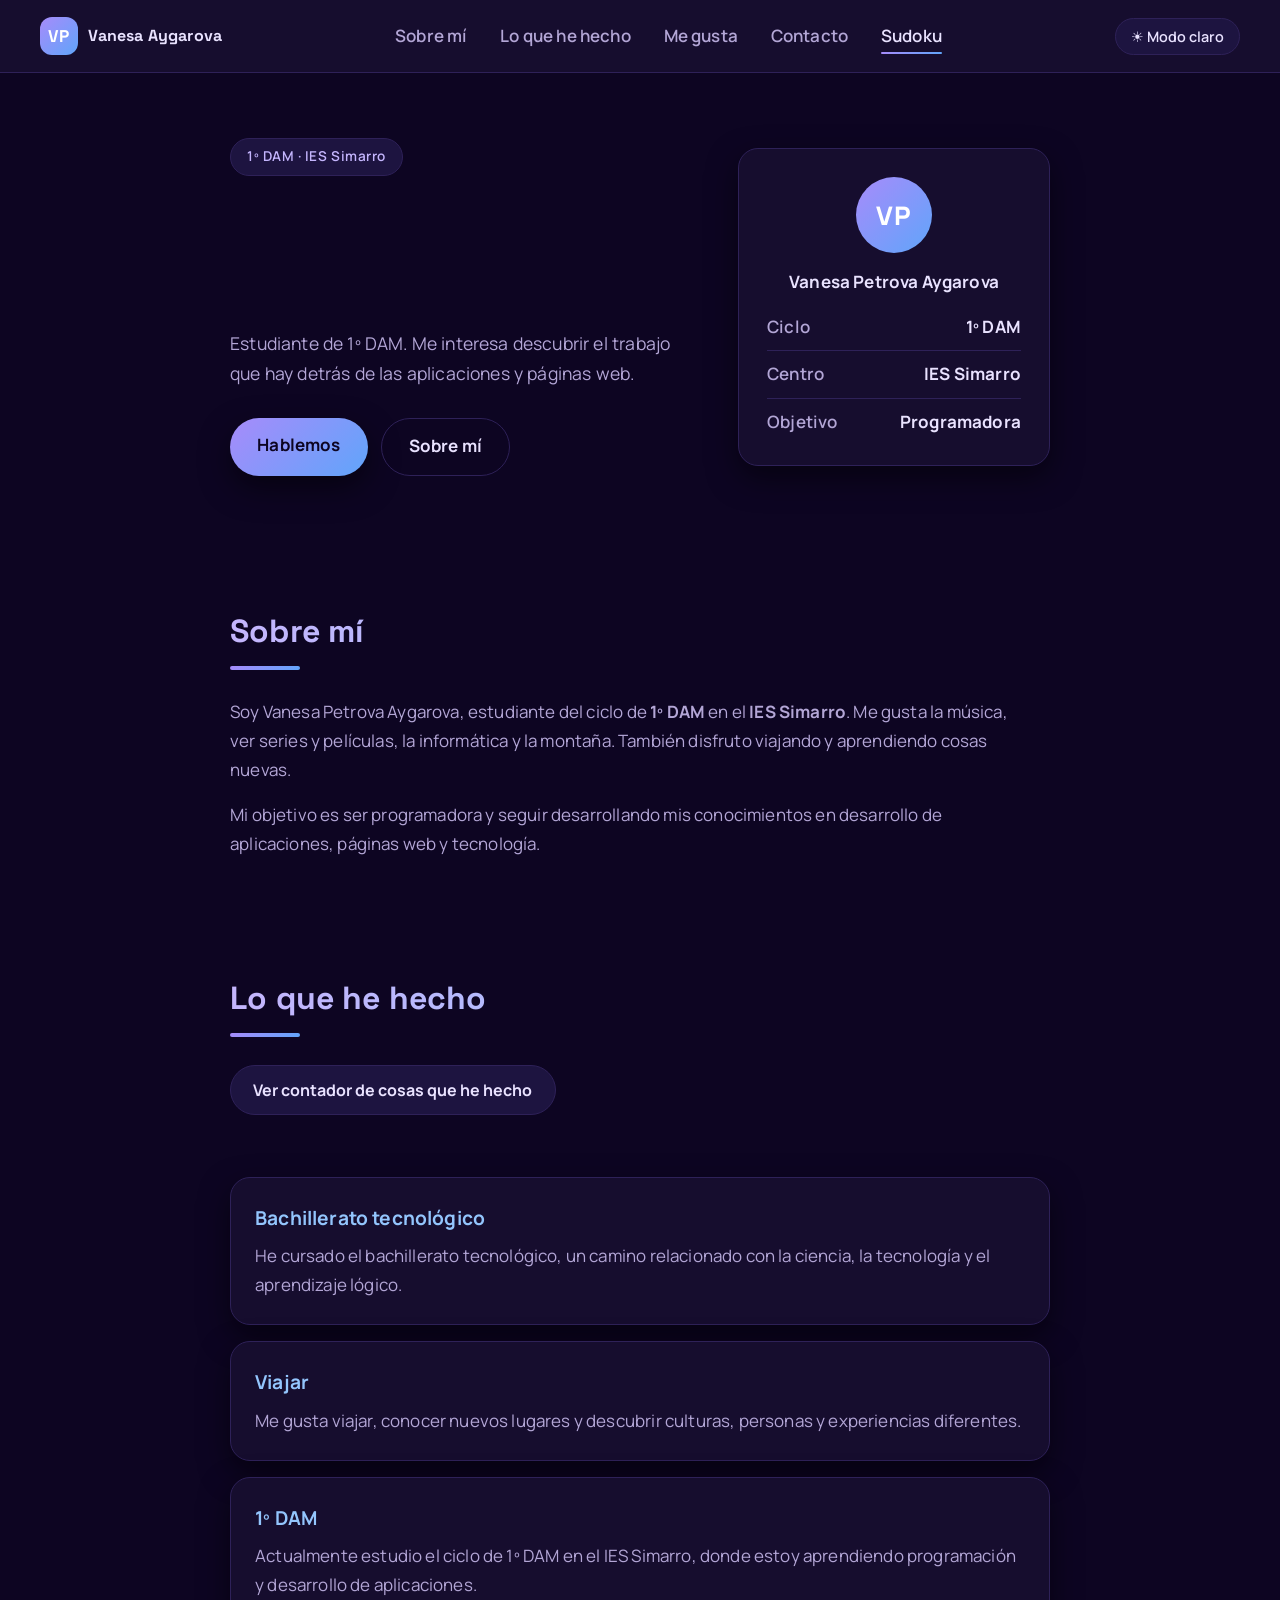
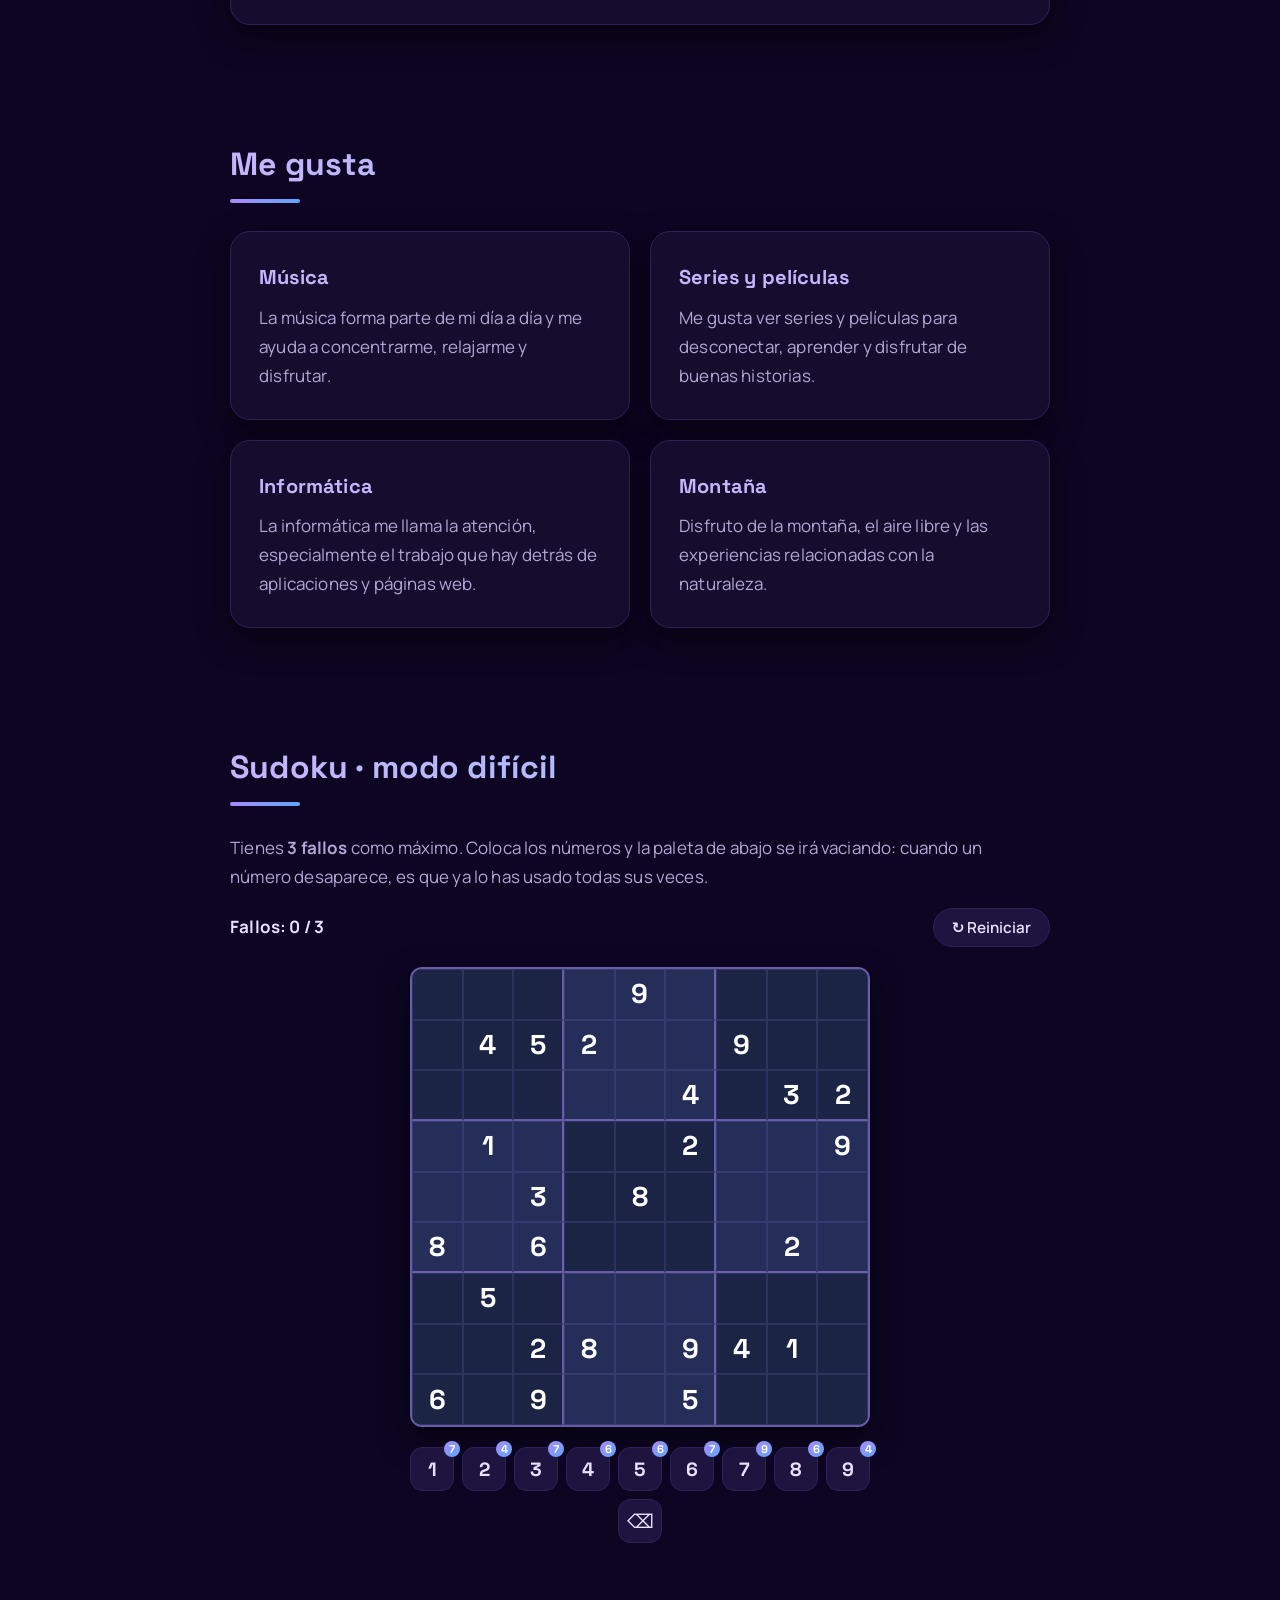
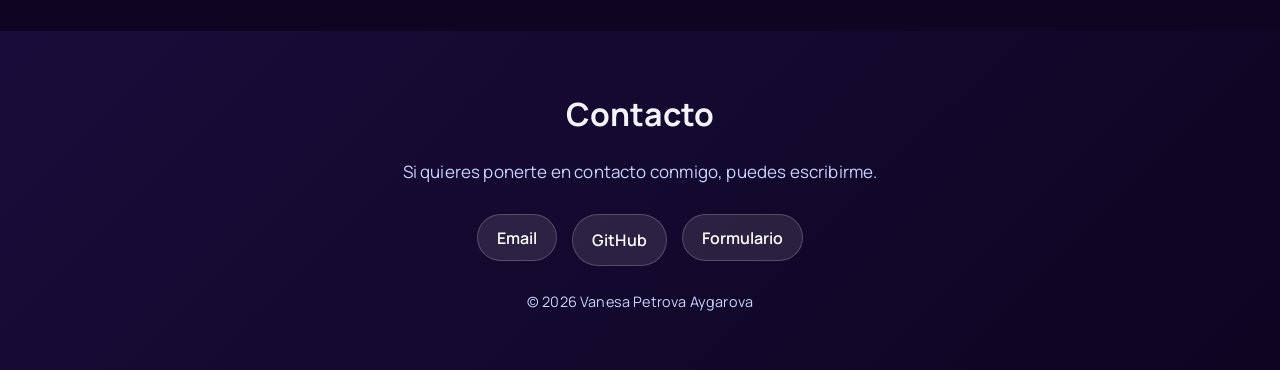
==== commit 32cc95d0: "Sudoku" ====
--- a/index.html
+++ b/index.html
@@ -49,6 +49,7 @@
         <a href="#hecho">Lo que he hecho</a>
         <a href="#gustos">Me gusta</a>
         <a href="#contacto">Contacto</a>
+        <a href="#sudoku">Sudoku</a>
       </nav>
 
       <!-- Botón de modo oscuro/claro -->
@@ -58,7 +59,7 @@
         id="modo-oscuro"
         aria-pressed="true"
       >
-        ☀️ Modo claro
+        Modo claro
       </button>
     </div>
 
@@ -189,6 +190,26 @@
         </article>
       </div>
     </section>
+        <!-- Sección Sudoku -->
+    <section class="seccion" id="sudoku">
+      <h2>Sudoku · modo difícil</h2>
+      <p class="sudoku-info">
+        Tienes <strong>3 fallos</strong> como máximo. Coloca los números y la paleta de abajo se irá
+        vaciando: cuando un número desaparece, es que ya lo has usado todas sus veces.
+      </p>
+      <div class="sudoku-top">
+        <div class="sudoku-vidas" id="sudoku-vidas">Fallos: <span id="sudoku-fallos">0</span> / 3</div>
+        <button type="button" class="sudoku-reiniciar" id="sudoku-reiniciar">↻ Reiniciar</button>
+      </div>
+      <div class="sudoku-wrap">
+        <div class="sudoku-grid" id="sudoku-grid"></div>
+        <div class="sudoku-palette" id="sudoku-palette"></div>
+        <div class="sudoku-overlay" id="sudoku-overlay" hidden>
+          <p id="sudoku-mensaje"></p>
+          <button type="button" class="boton" id="sudoku-otra">Jugar otra vez</button>
+        </div>
+      </div>
+    </section>
   </main>
 
   <!-- Pie de página -->
--- a/styles.css
+++ b/styles.css
@@ -90,6 +90,7 @@
   -webkit-font-smoothing: antialiased;
   -moz-osx-font-smoothing: grayscale;
   text-rendering: optimizeLegibility;
+  padding-top: 66px;
 }
 
 ::selection {
@@ -134,12 +135,11 @@
    ========================================================= */
 
 .estela {
-  position: fixed;
-  inset: 0;
-  width: 100%;
-  height: 100%;
+  position: absolute;
+  top: 0;
+  left: 0;
   pointer-events: none; /* no bloquea clics ni hovers */
-  z-index: 9999;        /* encima de todo: la luz sigue al cursor */
+  z-index: -1;
 }
 
 
@@ -169,8 +169,10 @@
 
 /* --- Barra superior fija --- */
 .barra {
-  position: sticky;
+  position: fixed;
   top: 0;
+  left: 0;
+  right: 0;
   z-index: 100;
   display: flex;
   align-items: center;
@@ -871,4 +873,208 @@
 /* Ajustes en modo claro */
 html[data-tema="claro"] .modal-fondo { background: rgba(30, 20, 60, 0.45); }
 html[data-tema="claro"] .modal-enviar,
-html[data-tema="claro"] .pills label.activa { color: #ffffff; }+html[data-tema="claro"] .pills label.activa { color: #ffffff; }
+
+/* =========================================================
+   19. ✔ PIE (Contacto) CLAR EN MODO CLARO + transición suave
+   En modo oscuro el footer se queda como está (fondo oscuro).
+   En modo claro se vuelve clarito, con texto y botones oscuros.
+   ========================================================= */
+
+/* Transición suave del footer al cambiar de tema (en ambos sentidos) */
+.pie, .pie h2, .pie p, .anio,
+.contacto a, .contacto .email-boton, .contacto .form-boton {
+  transition: background-color 0.3s ease, color 0.3s ease, border-color 0.3s ease;
+}
+
+/* Fondo del footer en modo claro (lila muy suave) */
+html[data-tema="claro"] .pie {
+  background: linear-gradient(135deg, #efe9ff, #f5f2ff);
+  color: #241a3d;
+}
+html[data-tema="claro"] .pie h2 { color: #241a3d; }
+html[data-tema="claro"] .pie p  { color: #5b5078; }
+html[data-tema="claro"] .anio   { color: #6b5b95; }
+
+/* Botones (Email / Formulario / LinkedIn) en modo claro: morado sobre fondo claro */
+html[data-tema="claro"] .contacto a,
+html[data-tema="claro"] .contacto .email-boton,
+html[data-tema="claro"] .contacto .form-boton {
+  color: #5b21b6;
+  background: rgba(139, 92, 246, 0.10);
+  border-color: rgba(139, 92, 246, 0.28);
+}
+html[data-tema="claro"] .contacto a:hover,
+html[data-tema="claro"] .contacto .email-boton:hover,
+html[data-tema="claro"] .contacto .form-boton:hover {
+  color: #5b21b6;
+  background: rgba(139, 92, 246, 0.18);
+  border-color: var(--morado);
+}
+
+/* =========================================================
+   20. SUDOKU (modo difícil) — colores más suaves y cajas 3x3 claras
+   ========================================================= */
+
+/* Variables propias del sudoku (oscuro por defecto) */
+:root {
+  --sudoku-celda: #1b2444;        /* fondo celda, más clarito */
+  --sudoku-celda-alt: #242e58;    /* caja alternada, un punto más clara */
+  --sudoku-linea: rgba(167,139,250,0.14);   /* línea fina entre celdas */
+  --sudoku-linea-caja: rgba(167,139,250,0.55); /* divisor de cajas 3x3 */
+  --sudoku-dado: #ffffff;         /* números dados */
+  --sudoku-user: #93c5fd;         /* números que colocas */
+}
+html[data-tema="claro"] {
+  --sudoku-celda: #ffffff;
+  --sudoku-celda-alt: #ece4ff;    /* caja alternada lila suave */
+  --sudoku-linea: rgba(91,33,182,0.12);
+  --sudoku-linea-caja: rgba(91,33,182,0.6); /* más oscura => más contraste */
+  --sudoku-dado: #241a3d;
+  --sudoku-user: #5b21b6;
+}
+
+.sudoku-info { color: var(--texto-suave); max-width: 60ch; }
+
+.sudoku-top {
+  display: flex;
+  justify-content: space-between;
+  align-items: center;
+  gap: 1rem;
+  flex-wrap: wrap;
+  margin-bottom: 1.25rem;
+}
+.sudoku-vidas { font-weight: 700; color: var(--texto); }
+.sudoku-vidas.perder { color: #ef4444; }
+
+.sudoku-reiniciar {
+  appearance: none; -webkit-appearance: none;
+  padding: 0.5rem 1.1rem;
+  border-radius: var(--radio-boton);
+  border: 1px solid var(--borde);
+  background: var(--superficie-2);
+  color: var(--texto);
+  font-family: inherit; font-size: 0.95rem; font-weight: 600;
+  cursor: pointer;
+  transition: border-color 0.25s ease, transform 0.25s ease;
+}
+.sudoku-reiniciar:hover { border-color: var(--morado); transform: translateY(-2px); }
+
+.sudoku-wrap {
+  position: relative;
+  width: min(92vw, 460px);
+  margin: 0 auto;
+}
+
+/* Cuadrícula */
+.sudoku-grid {
+  display: grid;
+  grid-template-columns: repeat(9, 1fr);
+  grid-template-rows: repeat(9, 1fr);   /* ✔ 9 filas iguales => celdas siempre cuadradas */
+  aspect-ratio: 1 / 1;
+  border: 2px solid var(--sudoku-linea-caja);
+  border-radius: 12px;
+  overflow: hidden;
+  background: var(--sudoku-celda);
+  box-shadow: var(--sombra-suave);
+}
+
+.celda {
+  display: grid;
+  place-items: center;
+  font-family: var(--fuente-titulo);
+  font-weight: 700;
+  font-size: clamp(1rem, 4.2vw, 1.7rem);
+  color: var(--sudoku-user);
+  background: var(--sudoku-celda);
+  border: 1px solid var(--sudoku-linea);
+  cursor: pointer;
+  user-select: none;
+  transition: background-color 0.2s ease, color 0.2s ease;
+}
+/* Cajas 3x3 alternadas (la clase caja-alt la añade el JS) */
+.celda.caja-alt { background: var(--sudoku-celda-alt); }
+
+/* Números dados: solo cambian de color, mantienen el fondo de la caja */
+.celda.given { color: var(--sudoku-dado); cursor: default; }
+.celda.filled { color: var(--sudoku-user); }
+
+/* Divisores gruesos de las cajas 3x3 */
+.celda.b-d { border-right: 2px solid var(--sudoku-linea-caja); }
+.celda.b-b { border-bottom: 2px solid var(--sudoku-linea-caja); }
+
+/* Celda seleccionada y error */
+/* Cruz al seleccionar: fila (morado) + columna (azul) + casilla (más fuerte) */
+.celda.fila-sel { background: rgba(139, 92, 246, 0.16) !important; }
+.celda.col-sel  { background: rgba(96, 165, 250, 0.16) !important; }
+.celda.sel      { background: rgba(167, 139, 250, 0.34) !important; }
+.celda.error { color: #fff !important; background: #ef4444 !important; animation: shake 0.35s; }
+
+/* Paleta */
+.sudoku-palette {
+  display: flex;
+  flex-wrap: wrap;
+  gap: 0.5rem;
+  justify-content: center;
+  margin-top: 1.25rem;
+}
+.pal-btn {
+  position: relative;
+  width: 44px; height: 44px;
+  border-radius: 12px;
+  border: 1px solid var(--borde);
+  background: var(--superficie-2);
+  color: var(--texto);
+  font-family: var(--fuente-titulo);
+  font-weight: 700; font-size: 1.2rem;
+  cursor: pointer;
+  transition: background-color 0.2s ease, transform 0.2s ease, opacity 0.3s ease;
+}
+.pal-btn:hover { border-color: var(--morado); transform: translateY(-2px); }
+.pal-btn .pal-count {
+  position: absolute;
+  top: -7px; right: -7px;
+  min-width: 16px; height: 16px;
+  font-size: 0.7rem;
+  border-radius: 999px;
+  background: var(--grad-marca);
+  color: #fff;
+  display: grid; place-items: center;
+  padding: 0 3px;
+}
+.pal-btn.agotado { opacity: 0; transform: scale(0.5); pointer-events: none; }
+
+.sudoku-borrar {
+  width: 44px; height: 44px;
+  border-radius: 12px;
+  border: 1px solid var(--borde);
+  background: var(--superficie-2);
+  color: var(--texto);
+  font-size: 1.2rem;
+  cursor: pointer;
+  transition: border-color 0.2s ease;
+}
+.sudoku-borrar:hover { border-color: var(--morado); }
+
+/* Overlay de fin / victoria */
+.sudoku-overlay {
+  position: absolute;
+  inset: 0;
+  display: grid;
+  place-items: center;
+  gap: 1rem;
+  text-align: center;
+  padding: 1rem;
+  background: rgba(13, 5, 34, 0.88);
+  backdrop-filter: blur(4px);
+  -webkit-backdrop-filter: blur(4px);
+  border-radius: 12px;
+  color: #fff;
+}
+.sudoku-overlay[hidden] { display: none; }
+.sudoku-overlay p { margin: 0; font-size: 1.2rem; font-weight: 700; }
+
+html[data-tema="claro"] .sudoku-overlay {
+  background: rgba(245, 242, 255, 0.92);
+  color: #241a3d;
+}
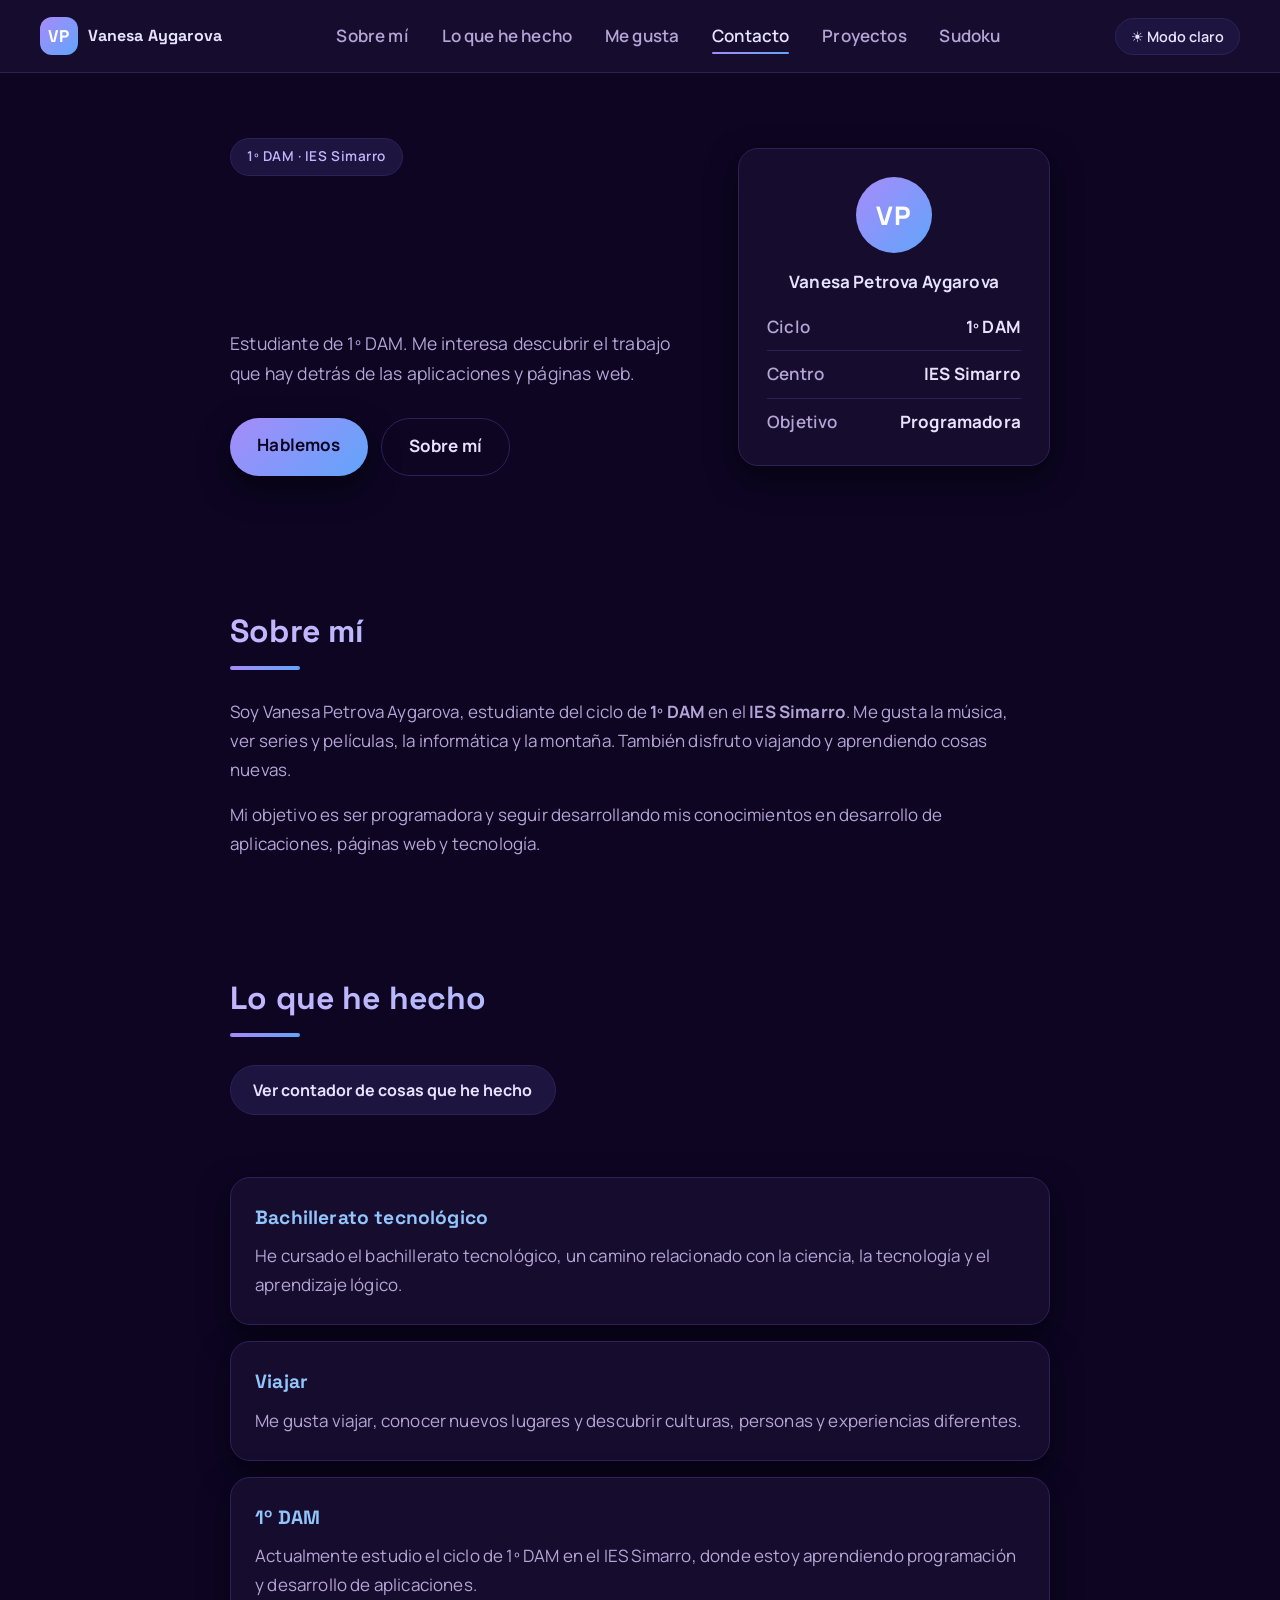
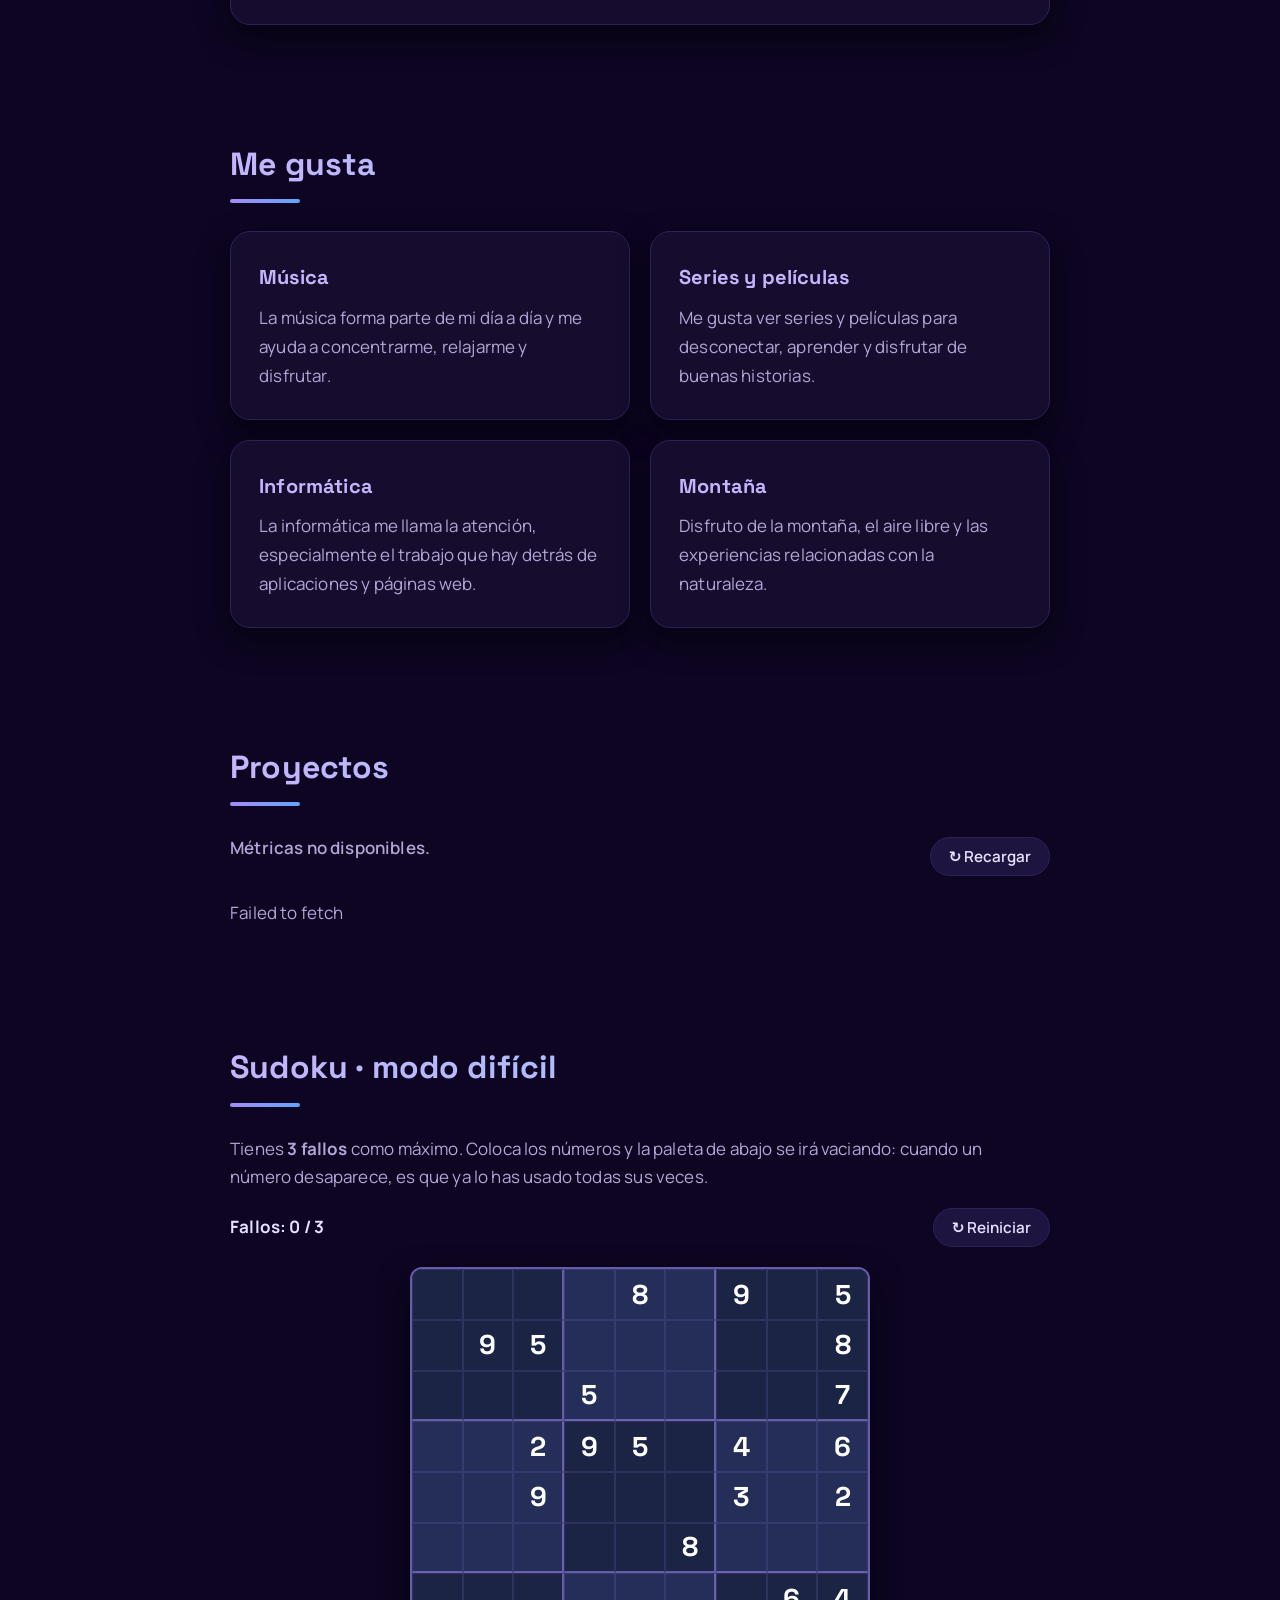
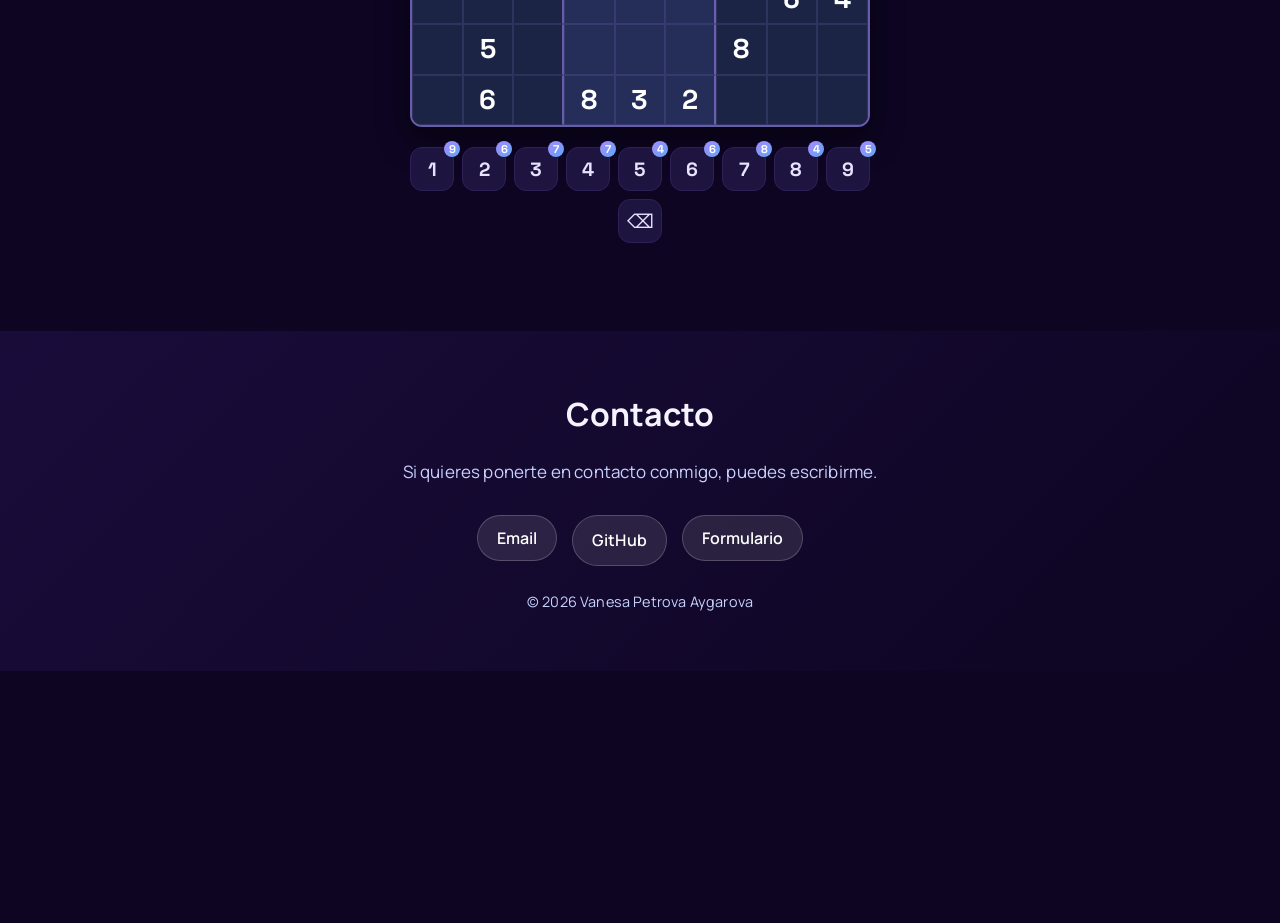
==== commit 652a2a64: "Api de git" ====
--- a/index.html
+++ b/index.html
@@ -49,6 +49,7 @@
         <a href="#hecho">Lo que he hecho</a>
         <a href="#gustos">Me gusta</a>
         <a href="#contacto">Contacto</a>
+        <a href="#proyectos">Proyectos</a>
         <a href="#sudoku">Sudoku</a>
       </nav>
 
@@ -190,6 +191,16 @@
         </article>
       </div>
     </section>
+        <!-- Sección Proyectos (API GitHub) -->
+    <section class="seccion" id="proyectos">
+      <h2>Proyectos</h2>
+      <div class="proyectos-top">
+        <p class="proyectos-resumen" id="proyectos-resumen">Cargando métricas de GitHub…</p>
+        <button type="button" class="proyectos-recargar" id="proyectos-recargar">↻ Recargar</button>
+      </div>
+      <div class="proyectos-estado" id="proyectos-estado" hidden></div>
+      <div class="proyectos-grid" id="proyectos-grid" aria-live="polite"></div>
+    </section>
         <!-- Sección Sudoku -->
     <section class="seccion" id="sudoku">
       <h2>Sudoku · modo difícil</h2>
--- a/styles.css
+++ b/styles.css
@@ -420,17 +420,62 @@
    8. LISTA "LO QUE HE HECHO"
    ========================================================= */
 
+
 .lista { display: grid; gap: 1rem; }
+
 .lista article {
+  position: relative;
+  overflow: hidden;
+  transform-origin: center;
   background: var(--superficie);
   border: 1px solid var(--borde);
   border-radius: var(--radio-suave);
   padding: 1.5rem;
   box-shadow: var(--sombra-suave);
-  transition: transform 0.25s ease, border-color 0.25s ease, box-shadow 0.25s ease;
-}
-.lista article:hover { transform: translateY(-4px); border-color: var(--morado); box-shadow: var(--sombra-media); }
-.lista h3 { margin: 0 0 0.5rem; color: var(--azul-oscuro); font-size: 1.2rem; }
+  transition:
+    transform 0.35s cubic-bezier(0.22, 1, 0.36, 1),
+    background 0.35s ease,
+    border-color 0.35s ease,
+    box-shadow 0.35s ease;
+}
+
+/* Barrido de llum (shine) en passar el ratolí */
+.lista article::before {
+  content: "";
+  position: absolute;
+  top: 0; left: -75%;
+  width: 50%; height: 100%;
+  background: linear-gradient(120deg, transparent, rgba(255,255,255,0.18), transparent);
+  transform: skewX(-20deg);
+  transition: left 0.6s ease;
+  pointer-events: none;
+}
+
+/* Més gran + canvi de color + ombra de marca */
+.lista article:hover {
+  transform: translateY(-10px) scale(1.12) !important;
+  background: linear-gradient(135deg, rgba(139, 92, 246, 0.18), rgba(59, 130, 246, 0.14)), var(--superficie);
+  border-color: var(--morado);
+  box-shadow: 0 22px 50px rgba(139, 92, 246, 0.35);
+  z-index: 2;
+}
+.lista article:hover::before { left: 125%; }
+
+/* Títol: altre format en passar el ratolí (majúscules + espaiat) */
+.lista h3 {
+  margin: 0 0 0.5rem;
+  color: var(--azul-oscuro);
+  font-size: 1.2rem;
+  font-family: var(--fuente-titulo);
+  transition: color 0.3s ease, letter-spacing 0.3s ease;
+}
+.lista article:hover h3 {
+  text-transform: uppercase;
+  letter-spacing: 0.09em;
+  font-weight: 700;
+  color: var(--morado-oscuro);
+}
+
 .lista p { margin: 0; color: var(--texto-suave); }
 
 
@@ -1077,4 +1122,125 @@
 html[data-tema="claro"] .sudoku-overlay {
   background: rgba(245, 242, 255, 0.92);
   color: #241a3d;
-}+}
+
+/* =========================================================
+   21. PROYECTOS (API GitHub) — estado + componente reutilizable
+   ========================================================= */
+
+.proyectos-top {
+  display: flex;
+  justify-content: space-between;
+  align-items: center;
+  gap: 1rem;
+  flex-wrap: wrap;
+  margin-bottom: 1.25rem;
+}
+.proyectos-resumen { margin: 0; color: var(--texto-suave); font-weight: 600; }
+.proyectos-recargar {
+  appearance: none; -webkit-appearance: none;
+  padding: 0.5rem 1.1rem;
+  border-radius: var(--radio-boton);
+  border: 1px solid var(--borde);
+  background: var(--superficie-2);
+  color: var(--texto);
+  font-family: inherit; font-size: 0.95rem; font-weight: 600;
+  cursor: pointer;
+  transition: border-color 0.25s ease, transform 0.25s ease;
+}
+.proyectos-recargar:hover { border-color: var(--morado); transform: translateY(-2px); }
+
+.proyectos-grid {
+  display: grid;
+  grid-template-columns: repeat(auto-fill, minmax(260px, 1fr));
+  gap: 1.25rem;
+}
+
+/* Estado de carga: skeleton con shimmer (animación CON intención, no decorativa) */
+/* Contenedor de estado: siempre grid, se oculta SOLO con [hidden] */
+.proyectos-estado {
+  display: grid;
+  grid-template-columns: repeat(auto-fill, minmax(260px, 1fr));
+  gap: 1.25rem;
+  color: var(--texto-suave);
+}
+.proyectos-estado[hidden] { display: none !important; } /* ← la clave */
+.proyectos-estado.error { color: #ef4444; }
+.proyectos-estado > p { grid-column: 1 / -1; margin: 0; } /* mensajes centrados a todo el ancho */
+.skeleton {
+  position: relative;
+  overflow: hidden;
+  background: var(--superficie-2);
+  border: 1px solid var(--borde);
+  border-radius: var(--radio-suave);
+  padding: 1.5rem;
+}
+.skeleton::after {
+  content: "";
+  position: absolute;
+  inset: 0;
+  background: linear-gradient(90deg, transparent, rgba(255,255,255,0.10), transparent);
+  transform: translateX(-100%);
+  animation: shimmer 1.4s infinite;
+}
+.sk-line { height: 12px; border-radius: 6px; background: var(--borde); margin-bottom: 0.8rem; }
+.sk-line.titulo { width: 60%; height: 18px; }
+.sk-line.corta { width: 85%; }
+.sk-line.mini { width: 40%; }
+@keyframes shimmer { 100% { transform: translateX(100%); } }
+
+/* Tarjeta de repo (componente reutilizable) */
+.tarjeta-repo {
+  position: relative;
+  overflow: hidden;
+  transform-origin: center;
+  display: flex;
+  flex-direction: column;
+  gap: 0.7rem;
+  background: var(--superficie);
+  border: 1px solid var(--borde);
+  border-radius: var(--radio-suave);
+  padding: 1.5rem;
+  box-shadow: var(--sombra-suave);
+  transition:
+    transform 0.35s cubic-bezier(0.22, 1, 0.36, 1),
+    background 0.35s ease,
+    border-color 0.35s ease,
+    box-shadow 0.35s ease;
+}
+.tarjeta-repo::before {
+  content: "";
+  position: absolute;
+  top: 0; left: -75%;
+  width: 50%; height: 100%;
+  background: linear-gradient(120deg, transparent, rgba(255,255,255,0.14), transparent);
+  transform: skewX(-20deg);
+  transition: left 0.6s ease;
+  pointer-events: none;
+}
+.tarjeta-repo:hover {
+  transform: translateY(-10px) scale(1.12) !important;
+  background: linear-gradient(135deg, rgba(139, 92, 246, 0.18), rgba(59, 130, 246, 0.14)), var(--superficie);
+  border-color: var(--morado);
+  box-shadow: 0 22px 50px rgba(139, 92, 246, 0.35);
+  z-index: 2;
+}
+.tarjeta-repo:hover::before { left: 125%; }
+
+.repo-nombre {
+  font-family: var(--fuente-titulo);
+  font-weight: 700;
+  font-size: 1.15rem;
+  color: var(--morado-oscuro);
+  transition: color 0.3s ease, letter-spacing 0.3s ease;
+}
+.tarjeta-repo:hover .repo-nombre {
+  text-transform: uppercase;
+  letter-spacing: 0.08em;
+  color: var(--azul-oscuro);
+}
+.repo-desc { margin: 0; color: var(--texto-suave); font-size: 0.95rem; flex: 1; }
+.repo-meta { display: flex; flex-wrap: wrap; gap: 0.5rem 1rem; font-size: 0.85rem; color: var(--texto-suave); }
+.repo-lang { display: inline-flex; align-items: center; gap: 0.4rem; }
+.repo-lang i { width: 10px; height: 10px; border-radius: 50%; background: var(--morado); display: inline-block; }
+.repo-enlace { font-weight: 600; color: var(--azul-oscuro); }
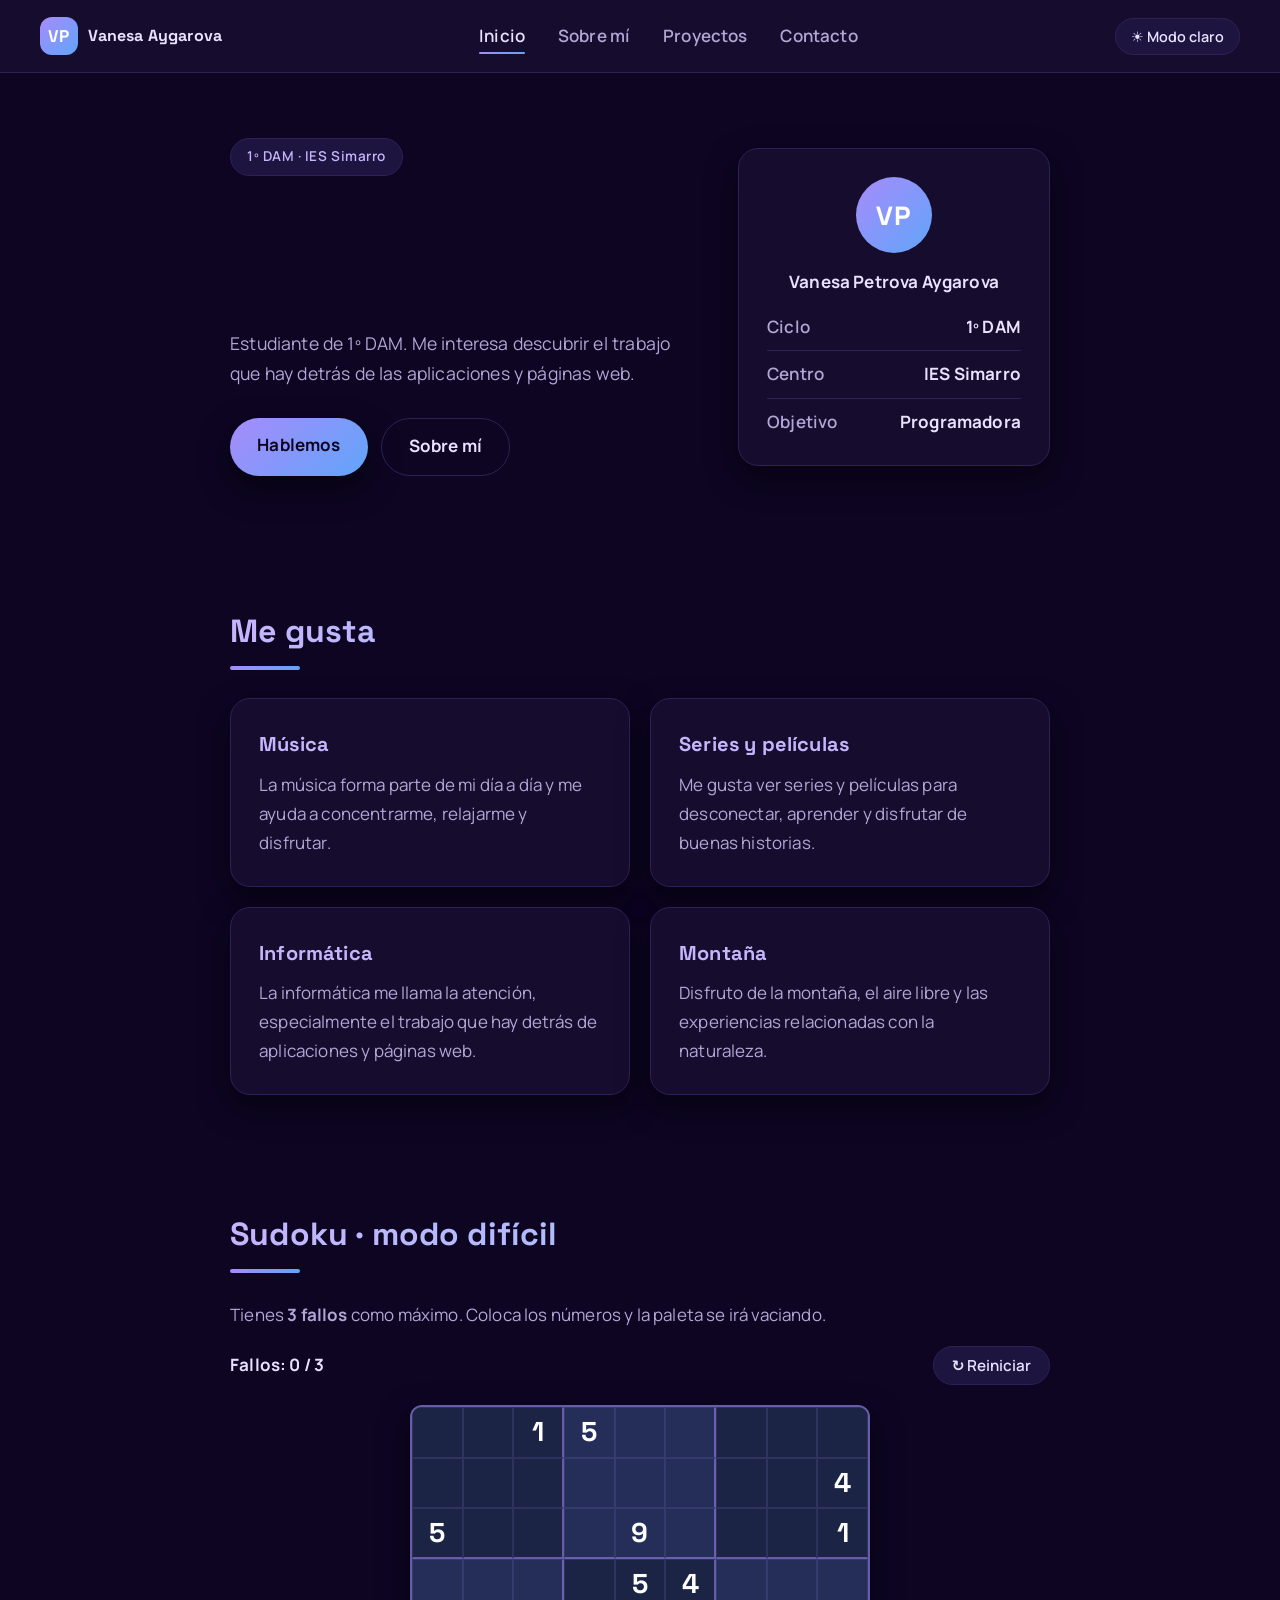
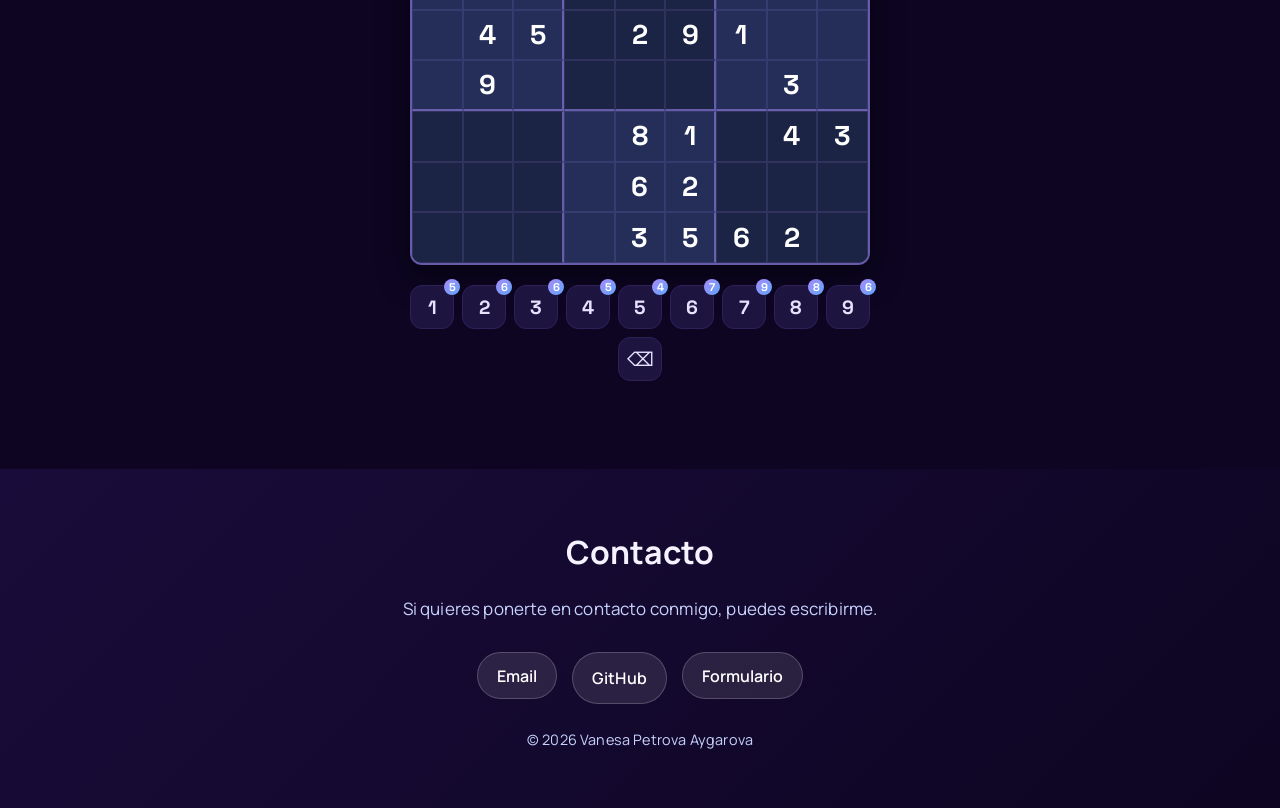
==== commit 9695a09d: "Final" ====
--- a/index.html
+++ b/index.html
@@ -1,24 +1,17 @@
-<!-- index.html -->
 <!DOCTYPE html>
 <html lang="es" data-tema="oscuro">
 <head>
   <meta charset="UTF-8" />
   <meta name="viewport" content="width=device-width, initial-scale=1.0" />
   <meta name="description" content="Web personal de Vanesa Petrova Aygarova, estudiante de 1º DAM." />
-  <title>Vanesa Petrova Aygarova | Web personal</title>
-
-  <!-- Aplica el tema guardado ANTES de cargar el CSS (evita parpadeo).
-       Por defecto: modo oscuro. -->
+  <title>Inicio | Vanesa Petrova Aygarova</title>
+  <link rel="icon" type="image/svg+xml" href="data:image/svg+xml,<svg xmlns='http://www.w3.org/2000/svg' viewBox='0 0 100 100'><rect width='100' height='100' rx='20' fill='%23a78bfa'/><text x='50' y='68' font-family='sans-serif' font-size='50' font-weight='800' fill='%23ffffff' text-anchor='middle'>VP</text></svg>">
   <script>
     (function () {
-      var tema = localStorage.getItem("tema");
-      if (tema !== "oscuro" && tema !== "claro") {
-        tema = "oscuro";
-      }
+      var tema = localStorage.getItem("tema") || "oscuro";
       document.documentElement.setAttribute("data-tema", tema);
     })();
   </script>
-  <!-- Tipografías (Google Fonts, no es framework) -->
   <link rel="preconnect" href="https://fonts.googleapis.com" />
   <link rel="preconnect" href="https://fonts.gstatic.com" crossorigin />
   <link href="https://fonts.googleapis.com/css2?family=Manrope:wght@400;500;600;700;800&family=Space+Grotesk:wght@500;600;700&display=swap" rel="stylesheet" />
@@ -26,60 +19,34 @@
   <script src="script.js" defer></script>
 </head>
 <body>
-
-  <!-- Ráfaga de luz que sigue al cursor (canvas, fondo sólido detrás) -->
   <canvas id="estela" class="estela" aria-hidden="true"></canvas>
 
-  <!-- =====================================================
-       CABECERA: barra de navegación fija + hero reestructurado
-       ===================================================== -->
+  <!-- CABECERA -->
   <header class="cabecera">
-
-    <!-- Barra superior fija (marca + menú + botón de tema) -->
     <div class="barra">
-      <!-- Marca / identidad -->
-      <a class="marca" href="#inicio" aria-label="Inicio">
+      <a class="marca" href="index.html" aria-label="Inicio">
         <span class="marca-logo">VP</span>
         <span class="marca-texto">Vanesa Aygarova</span>
       </a>
-
-      <!-- Menú de navegación -->
       <nav class="nav" aria-label="Navegación principal">
-        <a href="#sobre-mi">Sobre mí</a>
-        <a href="#hecho">Lo que he hecho</a>
-        <a href="#gustos">Me gusta</a>
-        <a href="#contacto">Contacto</a>
-        <a href="#proyectos">Proyectos</a>
-        <a href="#sudoku">Sudoku</a>
+        <a href="index.html" class="activo">Inicio</a>
+        <a href="sobre-mi.html">Sobre mí</a>
+        <a href="proyectos.html">Proyectos</a>
+        <a href="contacto.html">Contacto</a>
       </nav>
-
-      <!-- Botón de modo oscuro/claro -->
-      <button
-        type="button"
-        class="modo-oscuro-boton"
-        id="modo-oscuro"
-        aria-pressed="true"
-      >
-        Modo claro
-      </button>
+      <button type="button" class="modo-oscuro-boton" id="modo-oscuro" aria-pressed="true">Modo claro</button>
     </div>
 
-    <!-- Hero: texto a la izquierda + ficha-resumen a la derecha -->
     <div class="hero">
       <div class="hero-texto">
         <span class="etiqueta">1º DAM · IES Simarro</span>
         <h1 id="titulo">Vanesa Petrova Aygarova</h1>
-        <p class="frase">
-          Estudiante de 1º DAM. Me interesa descubrir el trabajo que hay detrás
-          de las aplicaciones y páginas web.
-        </p>
+        <p class="frase">Estudiante de 1º DAM. Me interesa descubrir el trabajo que hay detrás de las aplicaciones y páginas web.</p>
         <div class="hero-acciones">
-          <a class="boton" href="#contacto">Hablemos</a>
-          <a class="boton boton-secundario" href="#sobre-mi">Sobre mí</a>
+          <a class="boton" href="contacto.html">Hablemos</a>
+          <a class="boton boton-secundario" href="sobre-mi.html">Sobre mí</a>
         </div>
       </div>
-
-      <!-- Ficha-resumen (claridad visual de un vistazo) -->
       <aside class="hero-ficha" aria-label="Resumen">
         <div class="ficha-avatar">VP</div>
         <p class="ficha-nombre">Vanesa Petrova Aygarova</p>
@@ -92,122 +59,17 @@
     </div>
   </header>
 
-  <!-- Contenido principal -->
   <main>
-    <!-- Sección Sobre mí -->
-    <section class="seccion" id="sobre-mi">
-      <h2>Sobre mí</h2>
-      <p>
-        Soy Vanesa Petrova Aygarova, estudiante del ciclo de <strong>1º DAM</strong> en el <strong>IES Simarro</strong>.
-        Me gusta la música, ver series y películas, la informática y la montaña. También disfruto viajando y aprendiendo cosas nuevas.
-      </p>
-      <p>
-        Mi objetivo es ser programadora y seguir desarrollando mis conocimientos en desarrollo de aplicaciones,
-        páginas web y tecnología.
-      </p>
+    <!-- ME GUSTA -->
+    <section class="seccion" id="gustos">
+      <h2>Me gusta</h2>
+      <div class="gustos" id="gustos-grid"></div>
     </section>
 
-    <!-- Sección Lo que he hecho -->
-    <section class="seccion" id="hecho">
-      <h2>Lo que he hecho</h2>
-
-      <!-- Contador de cosas que he hecho -->
-      <button
-        type="button"
-        class="boton-contador"
-        id="boton-contador"
-        aria-expanded="false"
-        aria-controls="panel-contador"
-      >
-        Ver contador de cosas que he hecho
-      </button>
-
-      <!-- Panel que se despliega al hacer clic -->
-      <div
-        class="panel-contador oculto-panel"
-        id="panel-contador"
-        role="region"
-        aria-live="polite"
-      >
-        <p class="contador-texto">
-          He hecho
-          <span class="contador-numero" id="contador-numero">0</span>
-          cosas destacadas en esta web.
-        </p>
-        <p class="contador-detalle">
-          Contando las tarjetas de la sección “Lo que he hecho”.
-        </p>
-      </div>
-
-      <ul class="lista">
-        <li>
-          <article>
-            <h3>Bachillerato tecnológico</h3>
-            <p>
-              He cursado el bachillerato tecnológico, un camino relacionado con la ciencia,
-              la tecnología y el aprendizaje lógico.
-            </p>
-          </article>
-        </li>
-        <li>
-          <article>
-            <h3>Viajar</h3>
-            <p>
-              Me gusta viajar, conocer nuevos lugares y descubrir culturas, personas y experiencias diferentes.
-            </p>
-          </article>
-        </li>
-        <li>
-          <article>
-            <h3>1º DAM</h3>
-            <p>
-              Actualmente estudio el ciclo de 1º DAM en el IES Simarro, donde estoy aprendiendo
-              programación y desarrollo de aplicaciones.
-            </p>
-          </article>
-        </li>
-      </ul>
-    </section>
-
-    <!-- Sección Me gusta -->
-    <section class="seccion" id="gustos">
-      <h2>Me gusta</h2>
-      <div class="gustos">
-        <article class="tarjeta" data-emoji="🎵">   <!-- Música -->
-          <h3>Música</h3>
-          <p>La música forma parte de mi día a día y me ayuda a concentrarme, relajarme y disfrutar.</p>
-        </article>
-        <article class="tarjeta" data-emoji="🎬">   <!-- Series y películas -->
-          <h3>Series y películas</h3>
-          <p>Me gusta ver series y películas para desconectar, aprender y disfrutar de buenas historias.</p>
-        </article>
-        <article class="tarjeta" data-emoji="💻">   <!-- Informática -->
-          <h3>Informática</h3>
-          <p>La informática me llama la atención, especialmente el trabajo que hay detrás de aplicaciones y páginas web.</p>
-        </article>
-        <article class="tarjeta" data-emoji="⛰️">   <!-- Montaña -->
-          <h3>Montaña</h3>
-          <p>Disfruto de la montaña, el aire libre y las experiencias relacionadas con la naturaleza.</p>
-        </article>
-      </div>
-    </section>
-        <!-- Sección Proyectos (API GitHub) -->
-    <section class="seccion" id="proyectos">
-      <h2>Proyectos</h2>
-      <div class="proyectos-top">
-        <p class="proyectos-resumen" id="proyectos-resumen">Cargando métricas de GitHub…</p>
-        <button type="button" class="proyectos-recargar" id="proyectos-recargar">↻ Recargar</button>
-      </div>
-      <div class="proyectos-estado" id="proyectos-estado" hidden></div>
-      <div class="proyectos-grid" id="proyectos-grid" aria-live="polite"></div>
-    </section>
-        <!-- Sección Sudoku -->
+    <!-- SUDOKU -->
     <section class="seccion" id="sudoku">
       <h2>Sudoku · modo difícil</h2>
-      <p class="sudoku-info">
-        Tienes <strong>3 fallos</strong> como máximo. Coloca los números y la paleta de abajo se irá
-        vaciando: cuando un número desaparece, es que ya lo has usado todas sus veces.
-      </p>
+      <p class="sudoku-info">Tienes <strong>3 fallos</strong> como máximo. Coloca los números y la paleta se irá vaciando.</p>
       <div class="sudoku-top">
         <div class="sudoku-vidas" id="sudoku-vidas">Fallos: <span id="sudoku-fallos">0</span> / 3</div>
         <button type="button" class="sudoku-reiniciar" id="sudoku-reiniciar">↻ Reiniciar</button>
@@ -223,59 +85,55 @@
     </section>
   </main>
 
-  <!-- Pie de página -->
+  <!-- PIE -->
   <footer class="pie" id="contacto">
     <h2>Contacto</h2>
     <p>Si quieres ponerte en contacto conmigo, puedes escribirme.</p>
-
     <ul class="contacto">
       <li><button type="button" class="email-boton" id="email-boton">Email</button></li>
       <li><a href="https://github.com/neesaa12" target="_blank" rel="noopener noreferrer">GitHub</a></li>
       <li><button type="button" class="form-boton" id="form-boton">Formulario</button></li>
     </ul>
-
     <p class="anio">© <span id="anio"></span> Vanesa Petrova Aygarova</p>
   </footer>
 
-  <!-- Botón flotante para volver arriba -->
   <button type="button" class="subir" id="subir" aria-label="Volver arriba">↑</button>
 
-  <!-- Aviso flotante: muestra el correo al pulsar Email -->
-   <!-- Formulario que abre un issue/PR etiquetado en GitHub -->
-<div class="modal-fondo" id="modal-fondo" hidden>
-  <div class="modal" role="dialog" aria-modal="true" aria-labelledby="modal-titulo">
-    <button type="button" class="modal-cerrar" id="modal-cerrar" aria-label="Cerrar formulario">×</button>
-    <h3 id="modal-titulo">Nuevo en GitHub</h3>
-    <p class="modal-texto">Rellena y se abrirá un issue o PR etiquetado en mi repositorio.</p>
-    <form id="form-github">
-      <div class="campo">
-        <span class="campo-etiqueta">Tipo</span>
-        <div class="pills">
-          <label class="activa"><input type="radio" name="tipo" value="issue" checked /> Issue</label>
-          <label><input type="radio" name="tipo" value="pr" /> Pull Request</label>
+  <!-- MODAL FORMULARIO -->
+  <div class="modal-fondo" id="modal-fondo" hidden>
+    <div class="modal" role="dialog" aria-modal="true" aria-labelledby="modal-titulo">
+      <button type="button" class="modal-cerrar" id="modal-cerrar" aria-label="Cerrar">×</button>
+      <h3 id="modal-titulo">Nuevo en GitHub</h3>
+      <p class="modal-texto">Rellena y se abrirá un issue o PR etiquetado en mi repositorio.</p>
+      <form id="form-github">
+        <div class="campo">
+          <span class="campo-etiqueta">Tipo</span>
+          <div class="pills">
+            <label class="activa"><input type="radio" name="tipo" value="issue" checked /> Issue</label>
+            <label><input type="radio" name="tipo" value="pr" /> Pull Request</label>
+          </div>
         </div>
-      </div>
-      <div class="campo">
-        <label for="campo-titulo">Título *</label>
-        <input id="campo-titulo" name="titulo" type="text" required placeholder="Ej: Mejorar contraste del hero" />
-      </div>
-      <div class="campo">
-        <label for="campo-descripcion">Descripción</label>
-        <textarea id="campo-descripcion" name="descripcion" rows="4" placeholder="Detalla qué quieres cambiar..."></textarea>
-      </div>
-      <div class="campo">
-        <label for="campo-etiqueta">Etiqueta *</label>
-        <select id="campo-etiqueta" name="etiqueta" required>
-          <option value="bug">Bug</option>
-          <option value="mejora">Mejora</option>
-          <option value="diseño">Diseño</option>
-          <option value="contenido">Contenido</option>
-        </select>
-      </div>
-      <button type="submit" class="boton modal-enviar">Abrir en GitHub ↗</button>
-    </form>
+        <div class="campo">
+          <label for="campo-titulo">Título *</label>
+          <input id="campo-titulo" name="titulo" type="text" required placeholder="Ej: Mejorar contraste" />
+        </div>
+        <div class="campo">
+          <label for="campo-descripcion">Descripción</label>
+          <textarea id="campo-descripcion" name="descripcion" rows="4" placeholder="Detalla qué quieres cambiar..."></textarea>
+        </div>
+        <div class="campo">
+          <label for="campo-etiqueta">Etiqueta *</label>
+          <select id="campo-etiqueta" name="etiqueta" required>
+            <option value="bug">Bug</option>
+            <option value="mejora">Mejora</option>
+            <option value="diseño">Diseño</option>
+            <option value="contenido">Contenido</option>
+          </select>
+        </div>
+        <button type="submit" class="boton modal-enviar">Abrir en GitHub ↗</button>
+      </form>
+    </div>
   </div>
-</div>
   <div class="toast" id="toast" role="status" aria-live="polite"></div>
 </body>
 </html>
--- a/styles.css
+++ b/styles.css
@@ -1244,3 +1244,196 @@
 .repo-lang { display: inline-flex; align-items: center; gap: 0.4rem; }
 .repo-lang i { width: 10px; height: 10px; border-radius: 50%; background: var(--morado); display: inline-block; }
 .repo-enlace { font-weight: 600; color: var(--azul-oscuro); }
+
+/* =========================================================
+   22. TIMELINE "MI VIAJE" (historial camuflado)
+   ========================================================= */
+.timeline {
+  position: relative;
+  padding-left: 2rem;
+  margin-top: 2rem;
+}
+.timeline::before {
+  content: "";
+  position: absolute;
+  left: 8px;
+  top: 0;
+  bottom: 0;
+  width: 2px;
+  background: var(--grad-marca);
+  border-radius: 2px;
+}
+.timeline-item {
+  position: relative;
+  padding: 1.25rem 1.5rem;
+  margin-bottom: 1.25rem;
+  background: var(--superficie);
+  border: 1px solid var(--borde);
+  border-radius: var(--radio-suave);
+  box-shadow: var(--sombra-suave);
+  opacity: 0;
+  animation: aparecer 0.6s cubic-bezier(0.22, 1, 0.36, 1) forwards;
+  transition: transform 0.3s ease, border-color 0.3s ease;
+}
+.timeline-item:hover {
+  transform: translateX(6px);
+  border-color: var(--morado);
+}
+.timeline-item::before {
+  content: "";
+  position: absolute;
+  left: -2.35rem;
+  top: 1.7rem;
+  width: 14px;
+  height: 14px;
+  border-radius: 50%;
+  background: var(--grad-marca);
+  border: 3px solid var(--fondo);
+  box-shadow: 0 0 0 2px var(--morado);
+}
+.timeline-fecha {
+  display: inline-block;
+  font-size: 0.85rem;
+  font-weight: 700;
+  color: var(--morado-oscuro);
+  background: var(--superficie-2);
+  padding: 0.25rem 0.75rem;
+  border-radius: var(--radio-boton);
+  margin-bottom: 0.5rem;
+  letter-spacing: 0.04em;
+}
+.timeline-contenido h3 {
+  margin: 0 0 0.4rem;
+  color: var(--texto);
+  font-family: var(--fuente-titulo);
+  font-size: 1.15rem;
+}
+.timeline-contenido p {
+  margin: 0;
+  color: var(--texto-suave);
+  font-size: 0.98rem;
+}
+
+/* =========================================================
+   23. "MI RINCÓN" (zona privada camuflada)
+   ========================================================= */
+.rincon-box {
+  margin-top: 1.5rem;
+  background: var(--superficie);
+  border: 1px solid var(--borde);
+  border-radius: var(--radio-suave);
+  padding: 2rem;
+  box-shadow: var(--sombra-suave);
+  transition: all 0.4s ease;
+}
+.rincon-bloqueado {
+  text-align: center;
+  padding: 1rem 0;
+}
+.rincon-candado {
+  font-size: 3rem;
+  display: block;
+  margin-bottom: 1rem;
+  filter: grayscale(0.3);
+}
+.rincon-bloqueado h3 {
+  margin: 0 0 0.6rem;
+  color: var(--texto);
+  font-family: var(--fuente-titulo);
+}
+.rincon-bloqueado p {
+  color: var(--texto-suave);
+  max-width: 500px;
+  margin: 0 auto 1.5rem;
+}
+.rincon-hint {
+  margin-top: 1rem;
+  font-size: 0.85rem;
+  color: var(--texto-suave);
+  font-style: italic;
+}
+
+/* Estado desbloqueado */
+.rincon-box.desbloqueado {
+  border-color: var(--morado);
+  background: linear-gradient(135deg, rgba(139, 92, 246, 0.06), rgba(59, 130, 246, 0.04)), var(--superficie);
+}
+.rincon-header {
+  display: flex;
+  align-items: center;
+  gap: 0.75rem;
+  margin-bottom: 1.5rem;
+  padding-bottom: 1rem;
+  border-bottom: 1px solid var(--borde);
+}
+.rincon-icono {
+  font-size: 1.8rem;
+}
+.rincon-header h3 {
+  margin: 0;
+  flex: 1;
+  color: var(--morado-oscuro);
+  font-family: var(--fuente-titulo);
+}
+.rincon-salir {
+  padding: 0.4rem 0.9rem;
+  border-radius: var(--radio-boton);
+  border: 1px solid var(--borde);
+  background: var(--superficie-2);
+  color: var(--texto);
+  font-family: inherit;
+  font-size: 0.85rem;
+  font-weight: 600;
+  cursor: pointer;
+  transition: border-color 0.25s ease;
+}
+.rincon-salir:hover { border-color: var(--morado); }
+
+.rincon-notas {
+  display: grid;
+  grid-template-columns: repeat(auto-fit, minmax(220px, 1fr));
+  gap: 1rem;
+}
+.nota {
+  background: var(--superficie-2);
+  border: 1px solid var(--borde);
+  border-radius: 16px;
+  padding: 1.25rem;
+  transition: transform 0.3s ease, border-color 0.3s ease;
+}
+.nota:hover {
+  transform: translateY(-4px);
+  border-color: var(--morado);
+}
+.nota h4 {
+  margin: 0 0 0.75rem;
+  color: var(--texto);
+  font-family: var(--fuente-titulo);
+  font-size: 1.05rem;
+}
+.nota p {
+  margin: 0;
+  color: var(--texto-suave);
+  font-style: italic;
+  line-height: 1.6;
+}
+.nota ul {
+  margin: 0;
+  padding-left: 1.2rem;
+  list-style: disc;
+  color: var(--texto-suave);
+}
+.nota ul li { margin-bottom: 0.3rem; }
+
+/* Contacto grande en la página de contacto */
+.contacto-grande {
+  justify-content: center;
+  gap: 1.2rem;
+  margin: 2.5rem 0;
+}
+.contacto-grande a,
+.contacto-grande .email-boton,
+.contacto-grande .form-boton {
+  padding: 1rem 1.8rem;
+  font-size: 1.05rem;
+}
